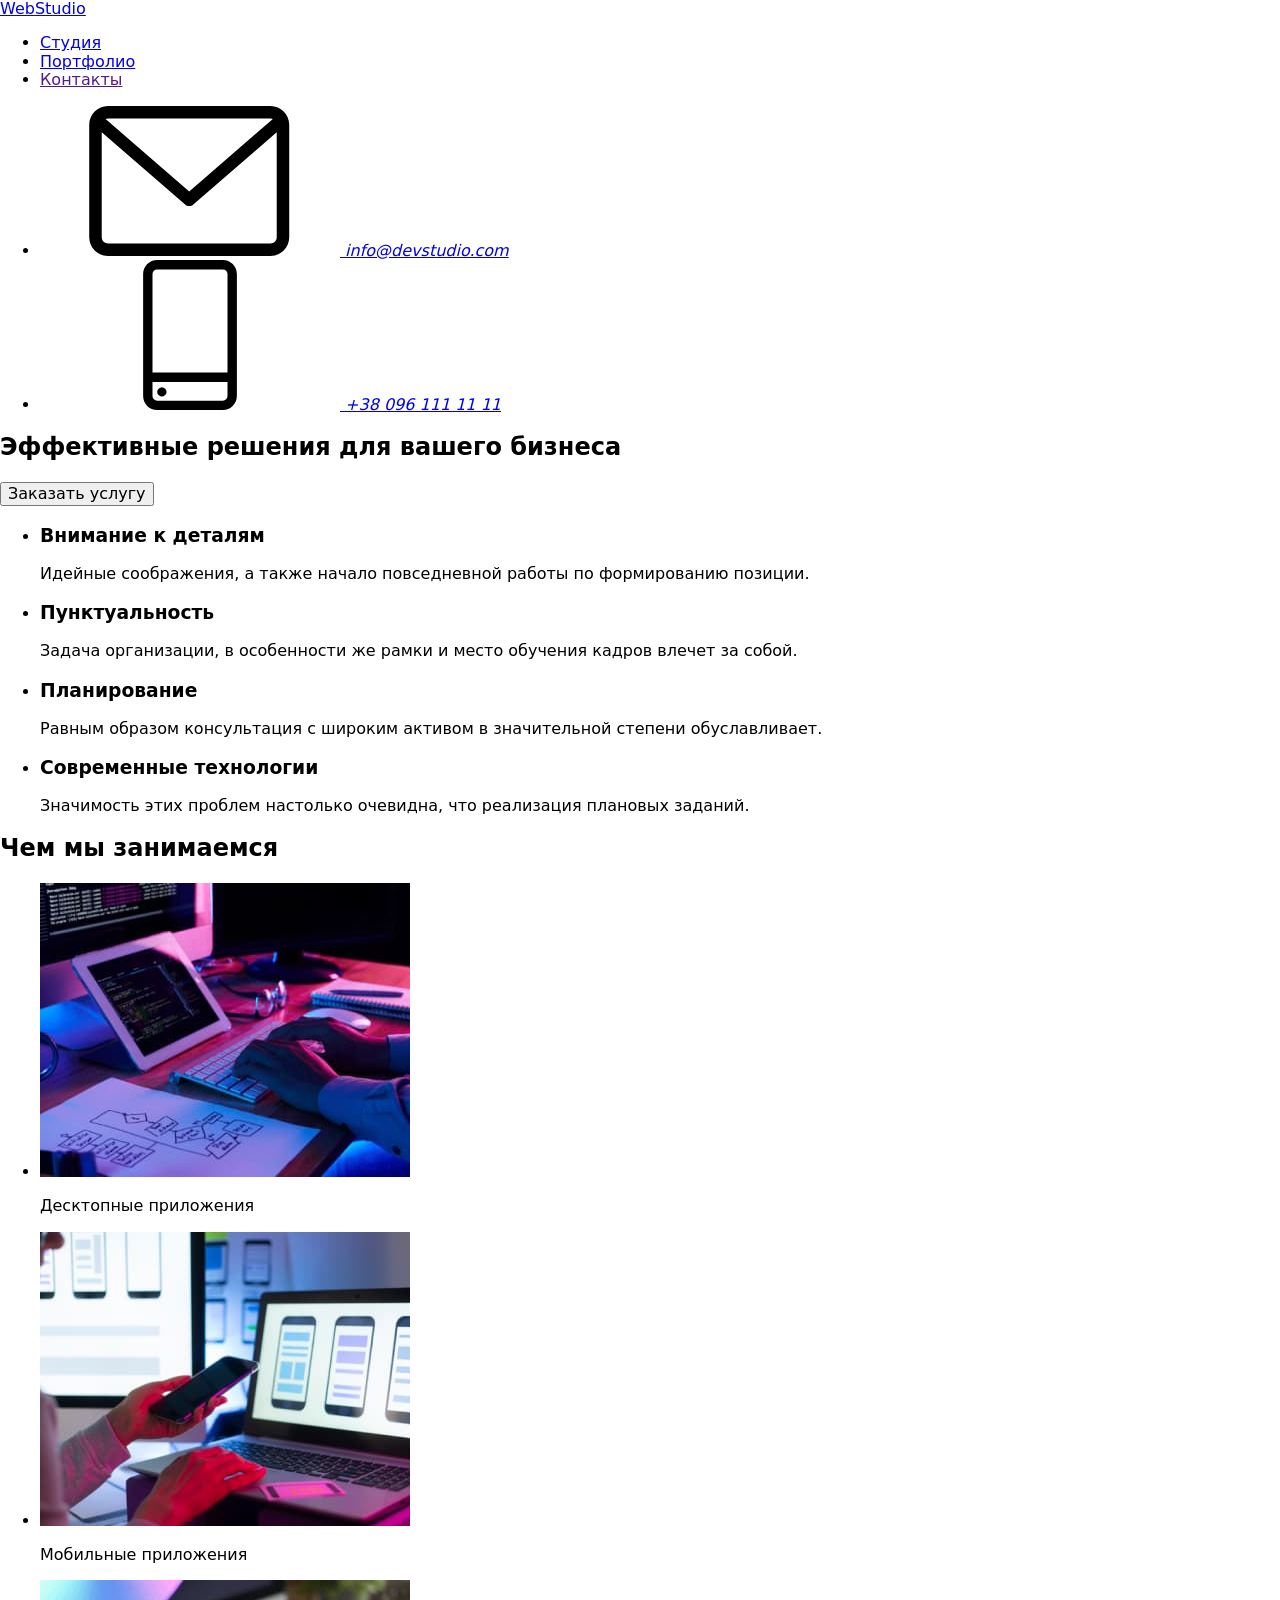
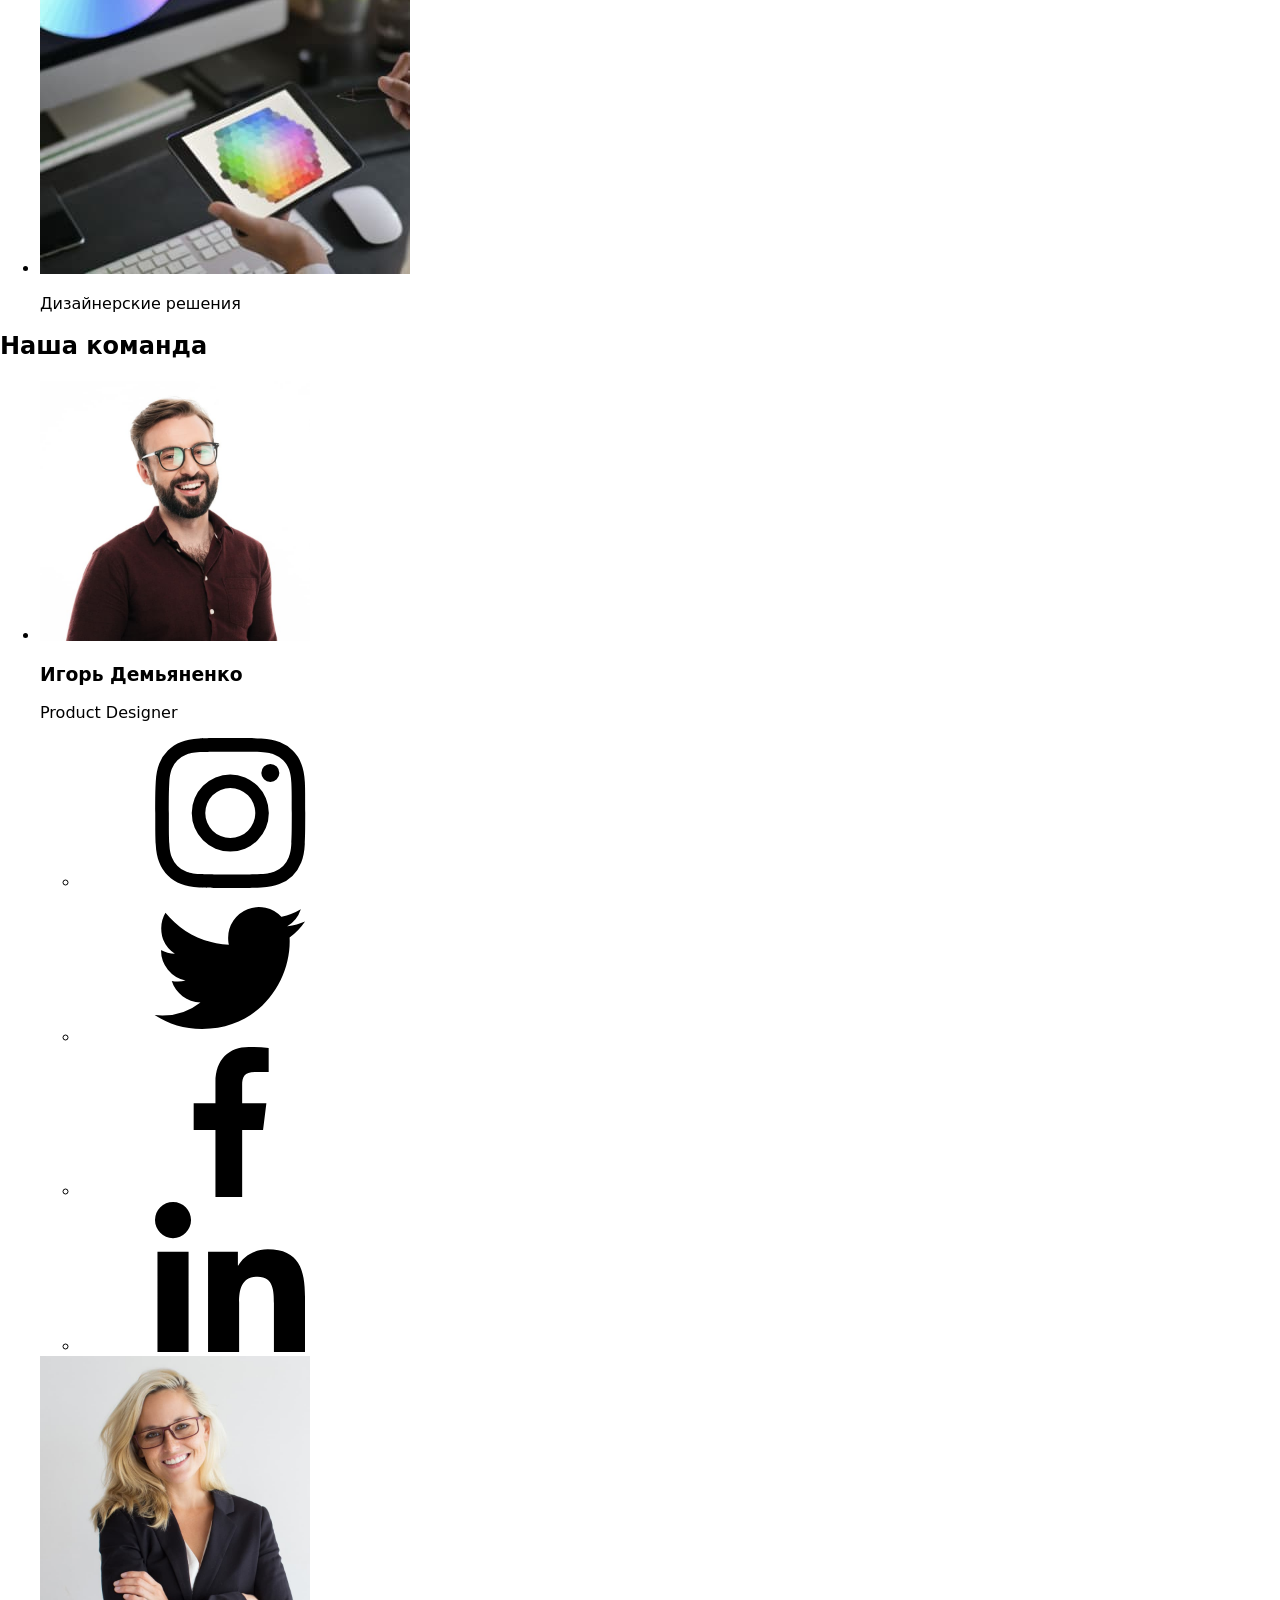
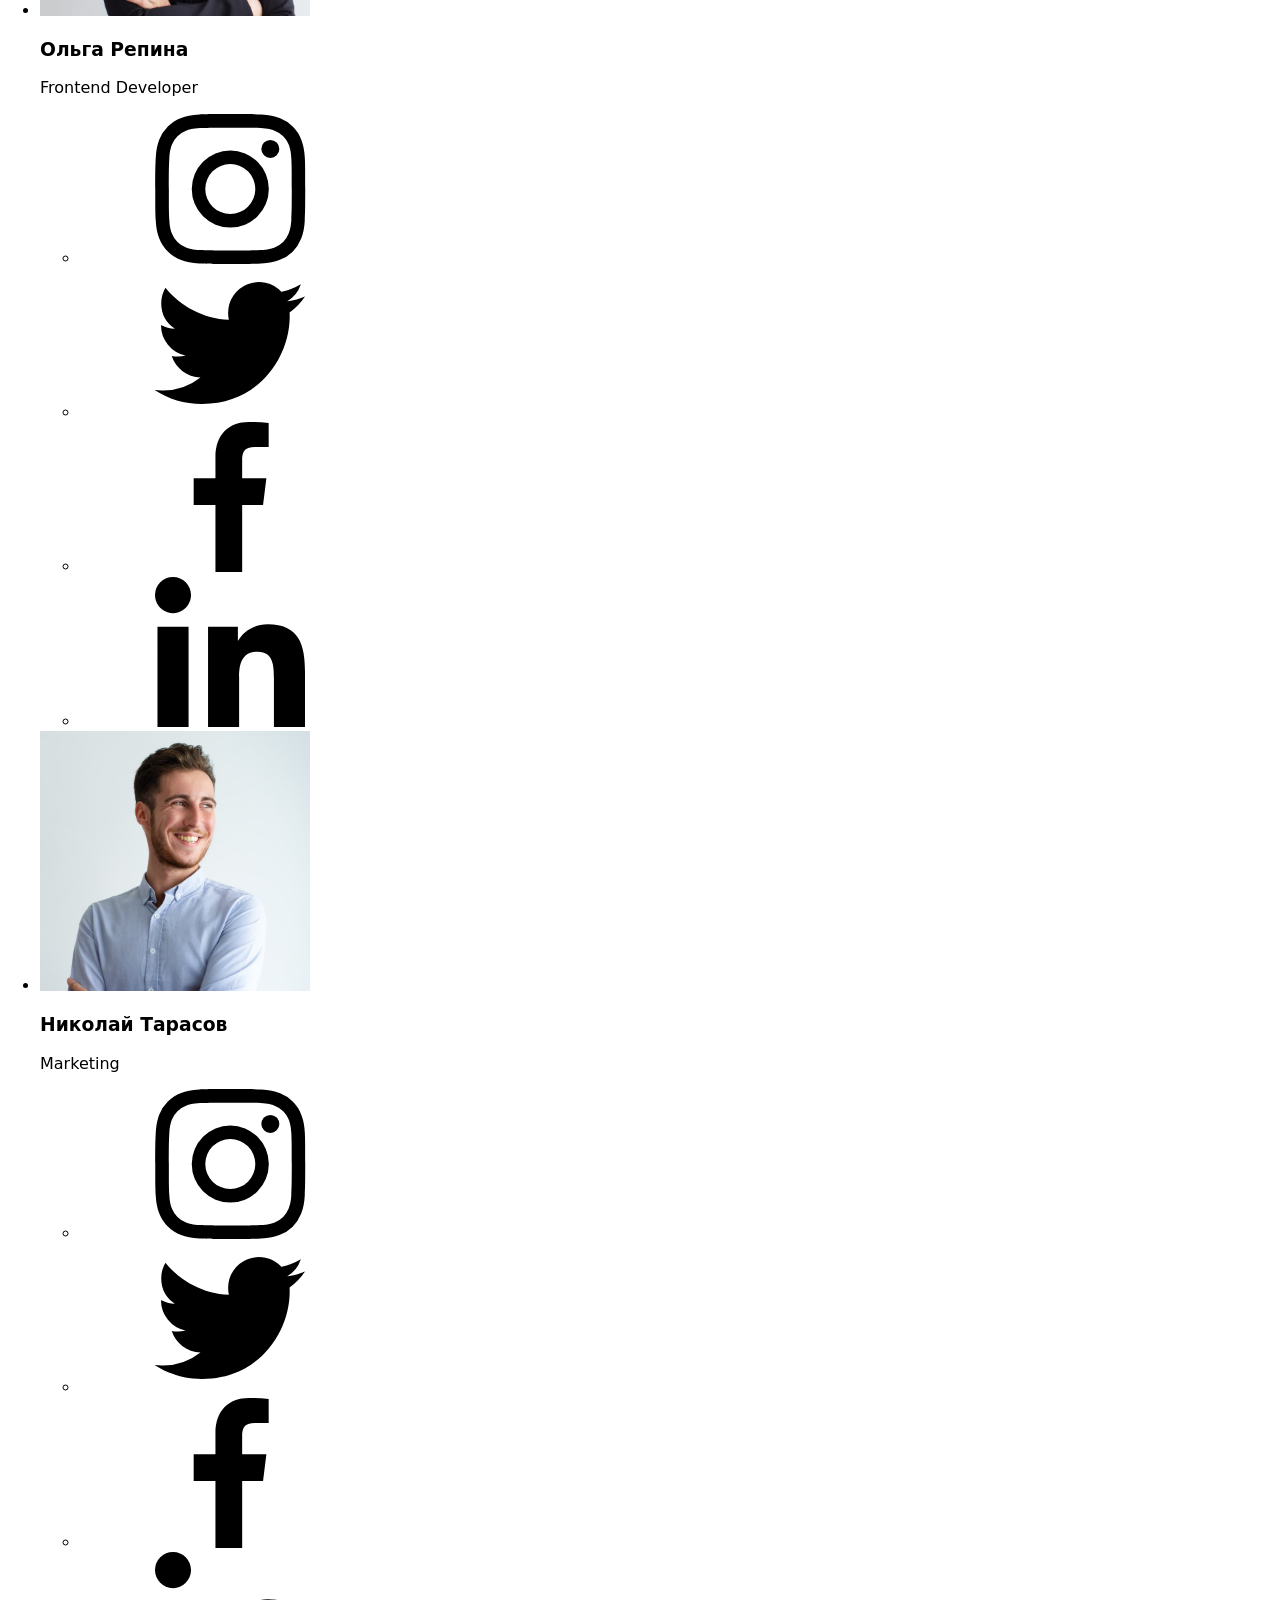
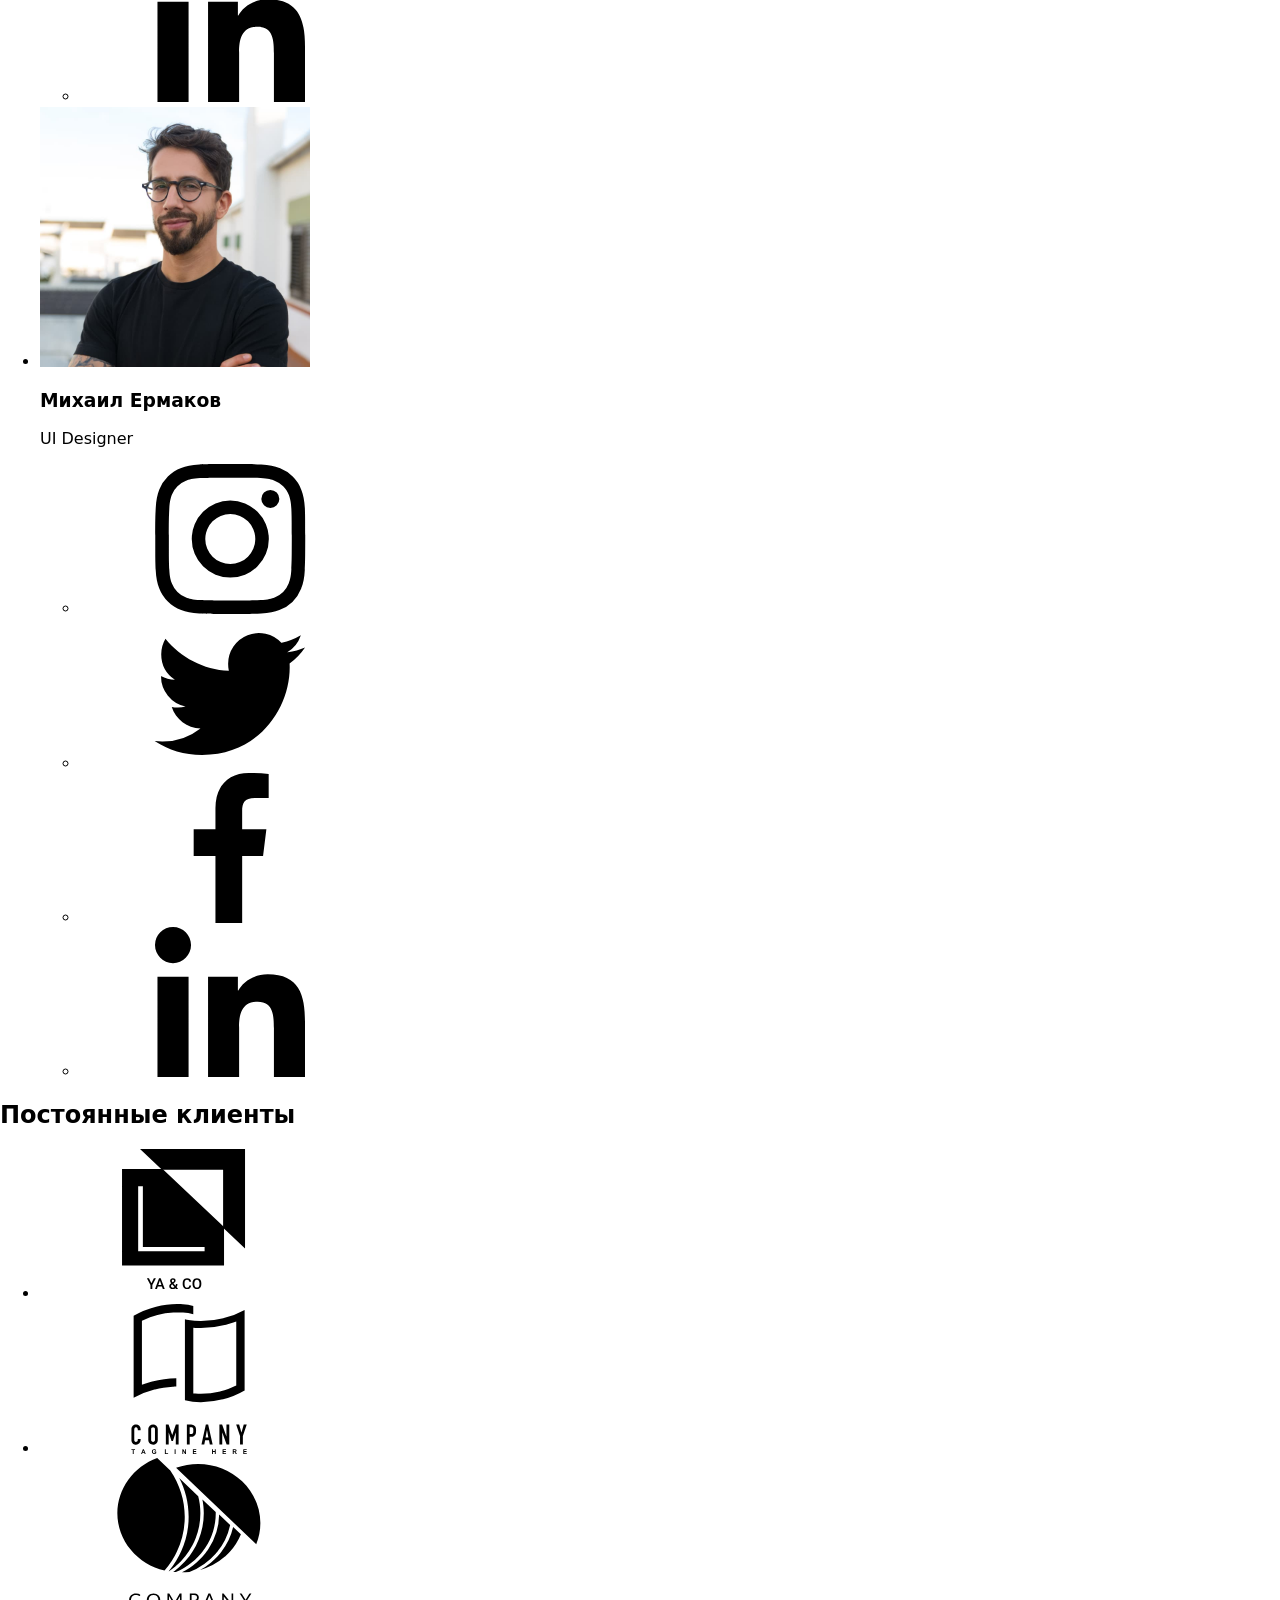
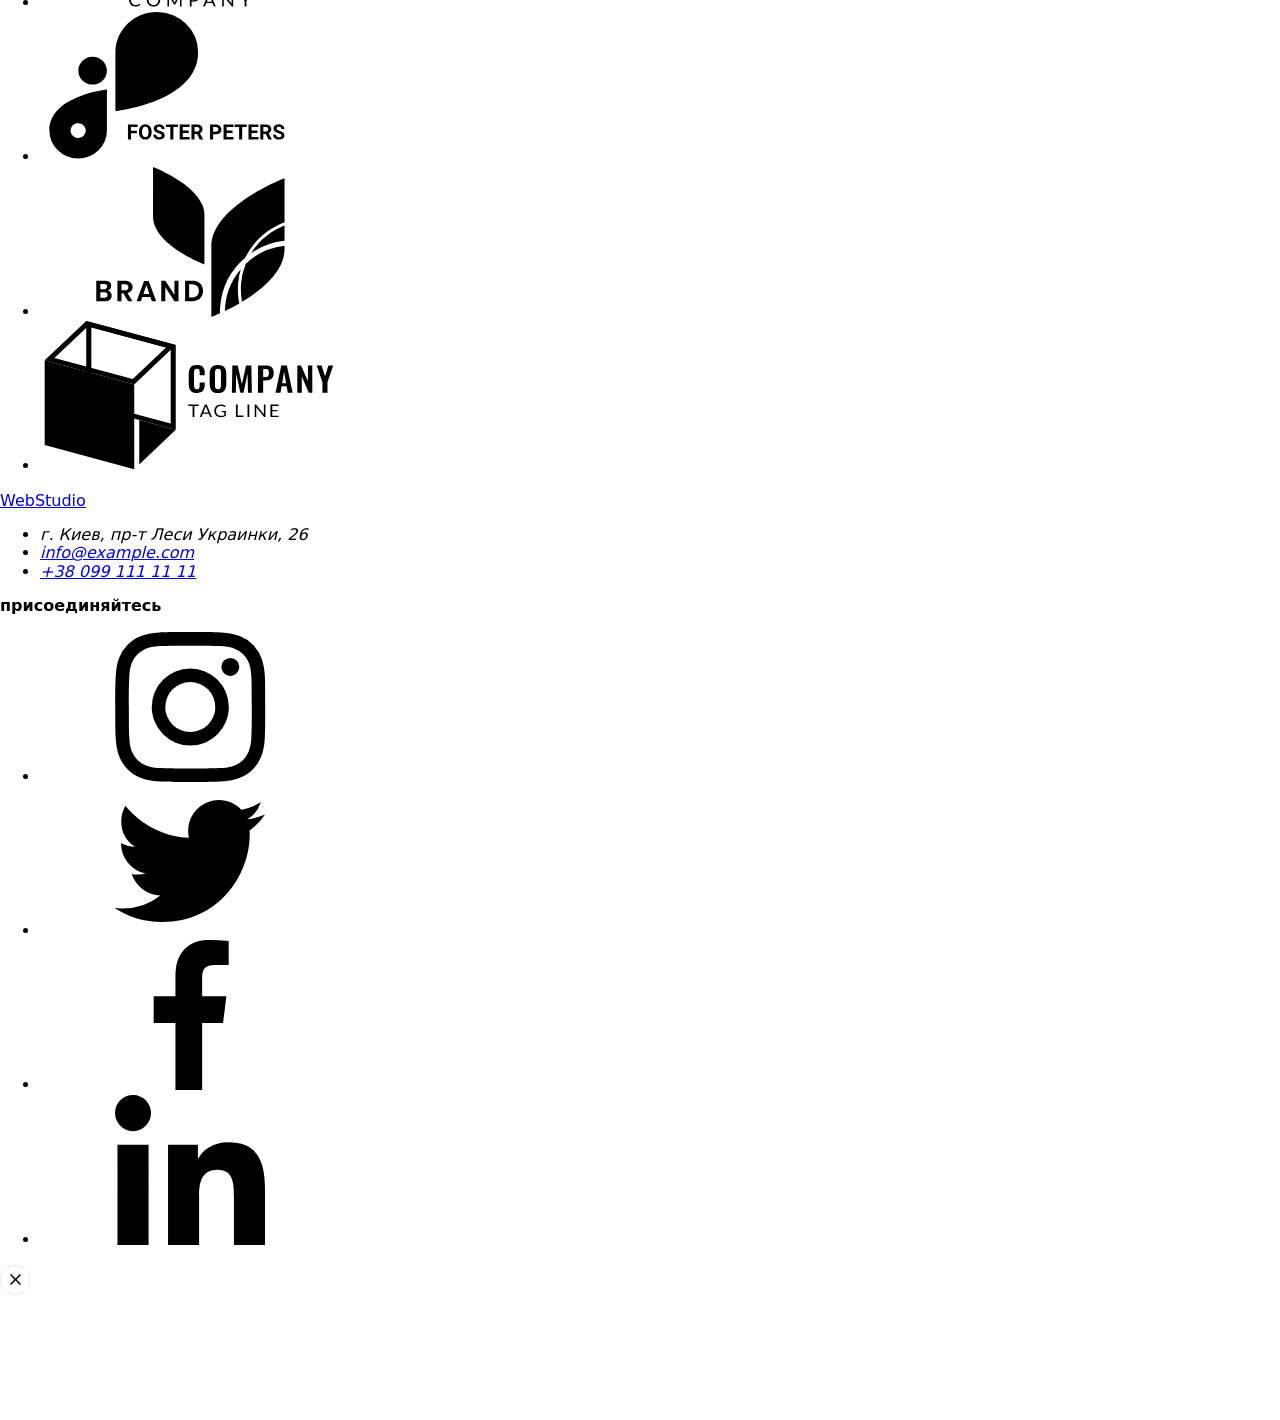
==== index.html @ daaa737c "Добавляет разметку index html и prettier" ====
<!DOCTYPE html>
<html lang="ru">
  <head>
    <meta charset="UTF-8" />
    <meta name="viewport" content="width=device-width, initial-scale=1.0" />
    <title>goit-markup-hw-04</title>
    <link
      href="https://fonts.googleapis.com/css2?family=Raleway:wght@700&family=Roboto:wght@400;500;700;900&display=swap"
      rel="stylesheet"
    />
    <link
      rel="stylesheet"
      href="https://cdnjs.cloudflare.com/ajax/libs/modern-normalize/1.0.0/modern-normalize.min.css"
    />
    <link rel="stylesheet" href="./css/styles.css" />
  </head>
  <body>
    <!--Хедер-->
    <header class="page-header">
      <div class="container main-nav">
        <nav class="navigation">
          <a href="./index.html" class="logo"
            >Web<span class="logo-header">Studio</span></a
          >

          <ul class="site-nav list">
            <li class="item">
              <a href="./index.html" class="link current">Студия</a>
            </li>
            <li class="item">
              <a href="./portfolio.html" class="link">Портфолио</a>
            </li>
            <li class="item">
              <a href="" class="link">Контакты</a>
            </li>
          </ul>
        </nav>
        <address>
          <ul class="addres-list list">
            <li class="item">
              <a href="mailto:info@devstudio.com" class="mail icon-mail-link">
                <svg class="icon-e-mail">
                  <use
                    href="./images/icons-svg/symbol-defs.svg#icon-e-mail"
                  ></use>
                </svg>
                info@devstudio.com</a
              >
            </li>
            <li class="item">
              <a href="tel:+380961111111" class="tel icon-mail-link">
                <svg class="icon-smartphone">
                  <use
                    href="./images/icons-svg/symbol-defs.svg#icon-smartphone"
                  ></use>
                </svg>
                +38 096 111 11 11</a
              >
            </li>
          </ul>
        </address>
      </div>
    </header>
    <main>
      <!--Заголовок h1-->
      <section class="hero overlay">
        <div class="hero-contact">
          <h1 class="hero-title">Эффективные решения для вашего бизнеса</h1>
          <button data-modal-open class="button-hero">Заказать услугу</button>
        </div>
      </section>
      <!--Особенности-->
      <section class="section section-feature">
        <div class="container">
          <!--h2 для семантики, мы потом его скроем что-бы пользователь не видел-->
          <h2 hidden>Особенности</h2>
          <ul class="feature-list list">
            <li class="list-item">
              <h3 class="title">Внимание к деталям</h3>
              <p class="text">
                Идейные соображения, а также начало повседневной работы по
                формированию позиции.
              </p>
            </li>
            <li class="list-item">
              <h3 class="title">Пунктуальность</h3>
              <p class="text">
                Задача организации, в особенности же рамки и место обучения
                кадров влечет за собой.
              </p>
            </li>
            <li class="list-item">
              <h3 class="title">Планирование</h3>
              <p class="text">
                Равным образом консультация с широким активом в значительной
                степени обуславливает.
              </p>
            </li>
            <li class="list-item">
              <h3 class="title">Современные технологии</h3>
              <p class="text">
                Значимость этих проблем настолько очевидна, что реализация
                плановых заданий.
              </p>
            </li>
          </ul>
        </div>
      </section>
      <!--Чем мы занимаемся-->
      <section class="section">
        <div class="container">
          <h2 class="section-title">Чем мы занимаемся</h2>
          <ul class="services-list list">
            <li class="item">
              <div class="service-thumb">
                <img
                  src="./images/4em-zanimaemsa1.jpg"
                  alt="Проектируем"
                  width="370"
                />
                <p class="service-applications">Десктопные приложения</p>
              </div>
            </li>
            <li class="item">
              <div class="service-thumb">
                <img
                  src="./images/4em-zanimaemsa2.jpg"
                  alt="Планируем"
                  width="370"
                />
                <p class="service-applications">Мобильные приложения</p>
              </div>
            </li>
            <li class="item">
              <div class="service-thumb">
                <img
                  src="./images/4em-zanimaemsa3.jpg"
                  alt="Создаем дизайн"
                  width="370"
                />
                <p class="service-applications">Дизайнерские решения</p>
              </div>
            </li>
          </ul>
        </div>
      </section>
      <!--Наша команда-->
      <section class="section command">
        <div class="container">
          <h2 class="section-title">Наша команда</h2>
          <ul class="command-list list">
            <li class="item">
              <img
                src="./images/Comanda1.jpg"
                alt="Product Designer"
                width="270"
              />
              <h3 class="title">Игорь Демьяненко</h3>
              <p class="text">Product Designer</p>
              <ul class="list social-icon-list">
                <li class="social-icon-item">
                  <a class="social-icon-link" href="https://www.instagram.com/">
                    <svg class="icon-social">
                      <use
                        href="./images/icons-svg/symbol-defs.svg#icon-instagram"
                      ></use>
                    </svg>
                  </a>
                </li>
                <li class="social-icon-item">
                  <a class="social-icon-link" href="https://twitter.com/">
                    <svg class="icon-social">
                      <use
                        href="./images/icons-svg/symbol-defs.svg#icon-twitter"
                      ></use>
                    </svg>
                  </a>
                </li>
                <li class="social-icon-item">
                  <a class="social-icon-link" href="https://www.facebook.com/">
                    <svg class="icon-social">
                      <use
                        href="./images/icons-svg/symbol-defs.svg#icon-facebook"
                      ></use>
                    </svg>
                  </a>
                </li>
                <li class="social-icon-item">
                  <a class="social-icon-link" href="https://www.linkedin.com/">
                    <svg class="icon-social">
                      <use
                        href="./images/icons-svg/symbol-defs.svg#icon-linkedin"
                      ></use>
                    </svg>
                  </a>
                </li>
              </ul>
            </li>
            <li class="item">
              <img
                src="./images/Comanda2.jpg"
                alt="Frontend Developer"
                width="270"
              />
              <h3 class="title">Ольга Репина</h3>
              <p class="text">Frontend Developer</p>
              <ul class="list social-icon-list">
                <li class="social-icon-item">
                  <a class="social-icon-link" href="https://www.instagram.com/">
                    <svg class="icon-social">
                      <use
                        href="./images/icons-svg/symbol-defs.svg#icon-instagram"
                      ></use>
                    </svg>
                  </a>
                </li>
                <li class="social-icon-item">
                  <a class="social-icon-link" href="https://twitter.com/">
                    <svg class="icon-social">
                      <use
                        href="./images/icons-svg/symbol-defs.svg#icon-twitter"
                      ></use>
                    </svg>
                  </a>
                </li>
                <li class="social-icon-item">
                  <a class="social-icon-link" href="https://www.facebook.com/">
                    <svg class="icon-social">
                      <use
                        href="./images/icons-svg/symbol-defs.svg#icon-facebook"
                      ></use>
                    </svg>
                  </a>
                </li>
                <li class="social-icon-item">
                  <a class="social-icon-link" href="https://www.linkedin.com/">
                    <svg class="icon-social">
                      <use
                        href="./images/icons-svg/symbol-defs.svg#icon-linkedin"
                      ></use>
                    </svg>
                  </a>
                </li>
              </ul>
            </li>
            <li class="item">
              <img src="./images/Comanda3.jpg" alt="Marketing" width="270" />
              <h3 class="title">Николай Тарасов</h3>
              <p class="text">Marketing</p>
              <ul class="list social-icon-list">
                <li class="social-icon-item">
                  <a class="social-icon-link" href="https://www.instagram.com/">
                    <svg class="icon-social">
                      <use
                        href="./images/icons-svg/symbol-defs.svg#icon-instagram"
                      ></use>
                    </svg>
                  </a>
                </li>
                <li class="social-icon-item">
                  <a class="social-icon-link" href="https://twitter.com/">
                    <svg class="icon-social">
                      <use
                        href="./images/icons-svg/symbol-defs.svg#icon-twitter"
                      ></use>
                    </svg>
                  </a>
                </li>
                <li class="social-icon-item">
                  <a class="social-icon-link" href="https://www.facebook.com/">
                    <svg class="icon-social">
                      <use
                        href="./images/icons-svg/symbol-defs.svg#icon-facebook"
                      ></use>
                    </svg>
                  </a>
                </li>
                <li class="social-icon-item">
                  <a class="social-icon-link" href="https://www.linkedin.com/">
                    <svg class="icon-social">
                      <use
                        href="./images/icons-svg/symbol-defs.svg#icon-linkedin"
                      ></use>
                    </svg>
                  </a>
                </li>
              </ul>
            </li>
            <li class="item">
              <img src="./images/Comanda4.jpg" alt="UI Designer" width="270" />
              <h3 class="title">Михаил Ермаков</h3>
              <p class="text">UI Designer</p>
              <ul class="list social-icon-list">
                <li class="social-icon-item">
                  <a class="social-icon-link" href="https://www.instagram.com/">
                    <svg class="icon-social">
                      <use
                        href="./images/icons-svg/symbol-defs.svg#icon-instagram"
                      ></use>
                    </svg>
                  </a>
                </li>
                <li class="social-icon-item">
                  <a class="social-icon-link" href="https://twitter.com/">
                    <svg class="icon-social">
                      <use
                        href="./images/icons-svg/symbol-defs.svg#icon-twitter"
                      ></use>
                    </svg>
                  </a>
                </li>
                <li class="social-icon-item">
                  <a class="social-icon-link" href="https://www.facebook.com/">
                    <svg class="icon-social">
                      <use
                        href="./images/icons-svg/symbol-defs.svg#icon-facebook"
                      ></use>
                    </svg>
                  </a>
                </li>
                <li class="social-icon-item">
                  <a class="social-icon-link" href="https://www.linkedin.com/">
                    <svg class="icon-social">
                      <use
                        href="./images/icons-svg/symbol-defs.svg#icon-linkedin"
                      ></use>
                    </svg>
                  </a>
                </li>
              </ul>
            </li>
          </ul>
        </div>
      </section>

      <!--Постоянные клиенты-->
      <section class="section">
        <div class="container">
          <h2 class="section-title">Постоянные клиенты</h2>
          <ul class="list-clients list">
            <li class="list-clients-link">
              <a href="" class="link-client">
                <svg class="client-logo icon-link-client-one">
                  <use
                    href="./images/icons-svg/symbol-defs.svg#icon-logo-client1"
                  ></use>
                </svg>
              </a>
            </li>
            <li class="list-clients-link">
              <a href="" class="link-client">
                <svg class="client-logo icon-link-client-two">
                  <use
                    href="./images/icons-svg/symbol-defs.svg#icon-logo-client2"
                  ></use>
                </svg>
              </a>
            </li>
            <li class="list-clients-link">
              <a href="" class="link-client">
                <svg class="client-logo icon-link-client-three">
                  <use
                    href="./images/icons-svg/symbol-defs.svg#icon-logo-client3"
                  ></use>
                </svg>
              </a>
            </li>
            <li class="list-clients-link">
              <a href="" class="link-client">
                <svg class="client-logo icon-link-client-four">
                  <use
                    href="./images/icons-svg/symbol-defs.svg#icon-logo-client4"
                  ></use>
                </svg>
              </a>
            </li>
            <li class="list-clients-link">
              <a href="" class="link-client">
                <svg class="client-logo icon-link-client-five">
                  <use
                    href="./images/icons-svg/symbol-defs.svg#icon-logo-client5"
                  ></use>
                </svg>
              </a>
            </li>
            <li class="list-clients-link">
              <a href="" class="link-client">
                <svg class="client-logo icon-link-client-six">
                  <use
                    href="./images/icons-svg/symbol-defs.svg#icon-logo-client6"
                  ></use>
                </svg>
              </a>
            </li>
          </ul>
        </div>
      </section>
    </main>
    <!--Футер-->
    <footer class="footer">
      <div class="container footer-icon">
        <div>
          <div class="footer-logo">
            <a href="./index.html" class="logo"
              >Web<span class="logo-footer">Studio</span></a
            >
          </div>
          <address>
            <div class="list-footer">
              <ul class="adres-footer list">
                <li class="adres">г. Киев, пр-т Леси Украинки, 26</li>
                <li>
                  <a href="mailto:info@example.com" class="mail"
                    >info@example.com</a
                  >
                </li>
                <li>
                  <a href="tel:+380991111111" class="tel">+38 099 111 11 11</a>
                </li>
              </ul>
            </div>
          </address>
        </div>
        <div>
          <b class="text-footer">присоединяйтесь</b>
          <ul class="list social-icon-list dark-icon-footer">
            <li class="social-icon-item">
              <a
                class="social-icon-link icon-link-footer"
                href="https://www.instagram.com/"
              >
                <svg class="icon-social">
                  <use
                    href="./images/icons-svg/symbol-defs.svg#icon-instagram"
                  ></use>
                </svg>
              </a>
            </li>
            <li class="social-icon-item">
              <a
                class="social-icon-link icon-link-footer"
                href="https://twitter.com/"
              >
                <svg class="icon-social">
                  <use
                    href="./images/icons-svg/symbol-defs.svg#icon-twitter"
                  ></use>
                </svg>
              </a>
            </li>
            <li class="social-icon-item">
              <a
                class="social-icon-link icon-link-footer"
                href="https://www.facebook.com/"
              >
                <svg class="icon-social">
                  <use
                    href="./images/icons-svg/symbol-defs.svg#icon-facebook"
                  ></use>
                </svg>
              </a>
            </li>
            <li class="social-icon-item">
              <a
                class="social-icon-link icon-link-footer"
                href="https://www.linkedin.com/"
              >
                <svg class="icon-social">
                  <use
                    href="./images/icons-svg/symbol-defs.svg#icon-linkedin"
                  ></use>
                </svg>
              </a>
            </li>
          </ul>
        </div>
      </div>
    </footer>

    <!--Модальное окно-->
    <div class="backdrop is-hidden" data-modal>
      <div class="modal">
        <svg data-modal-close class="icon">
          <use href="./images/icons-svg/symbol-defs.svg#close"></use>
        </svg>
      </div>
    </div>
    <script src="./js/modal.js"></script>
  </body>
</html>
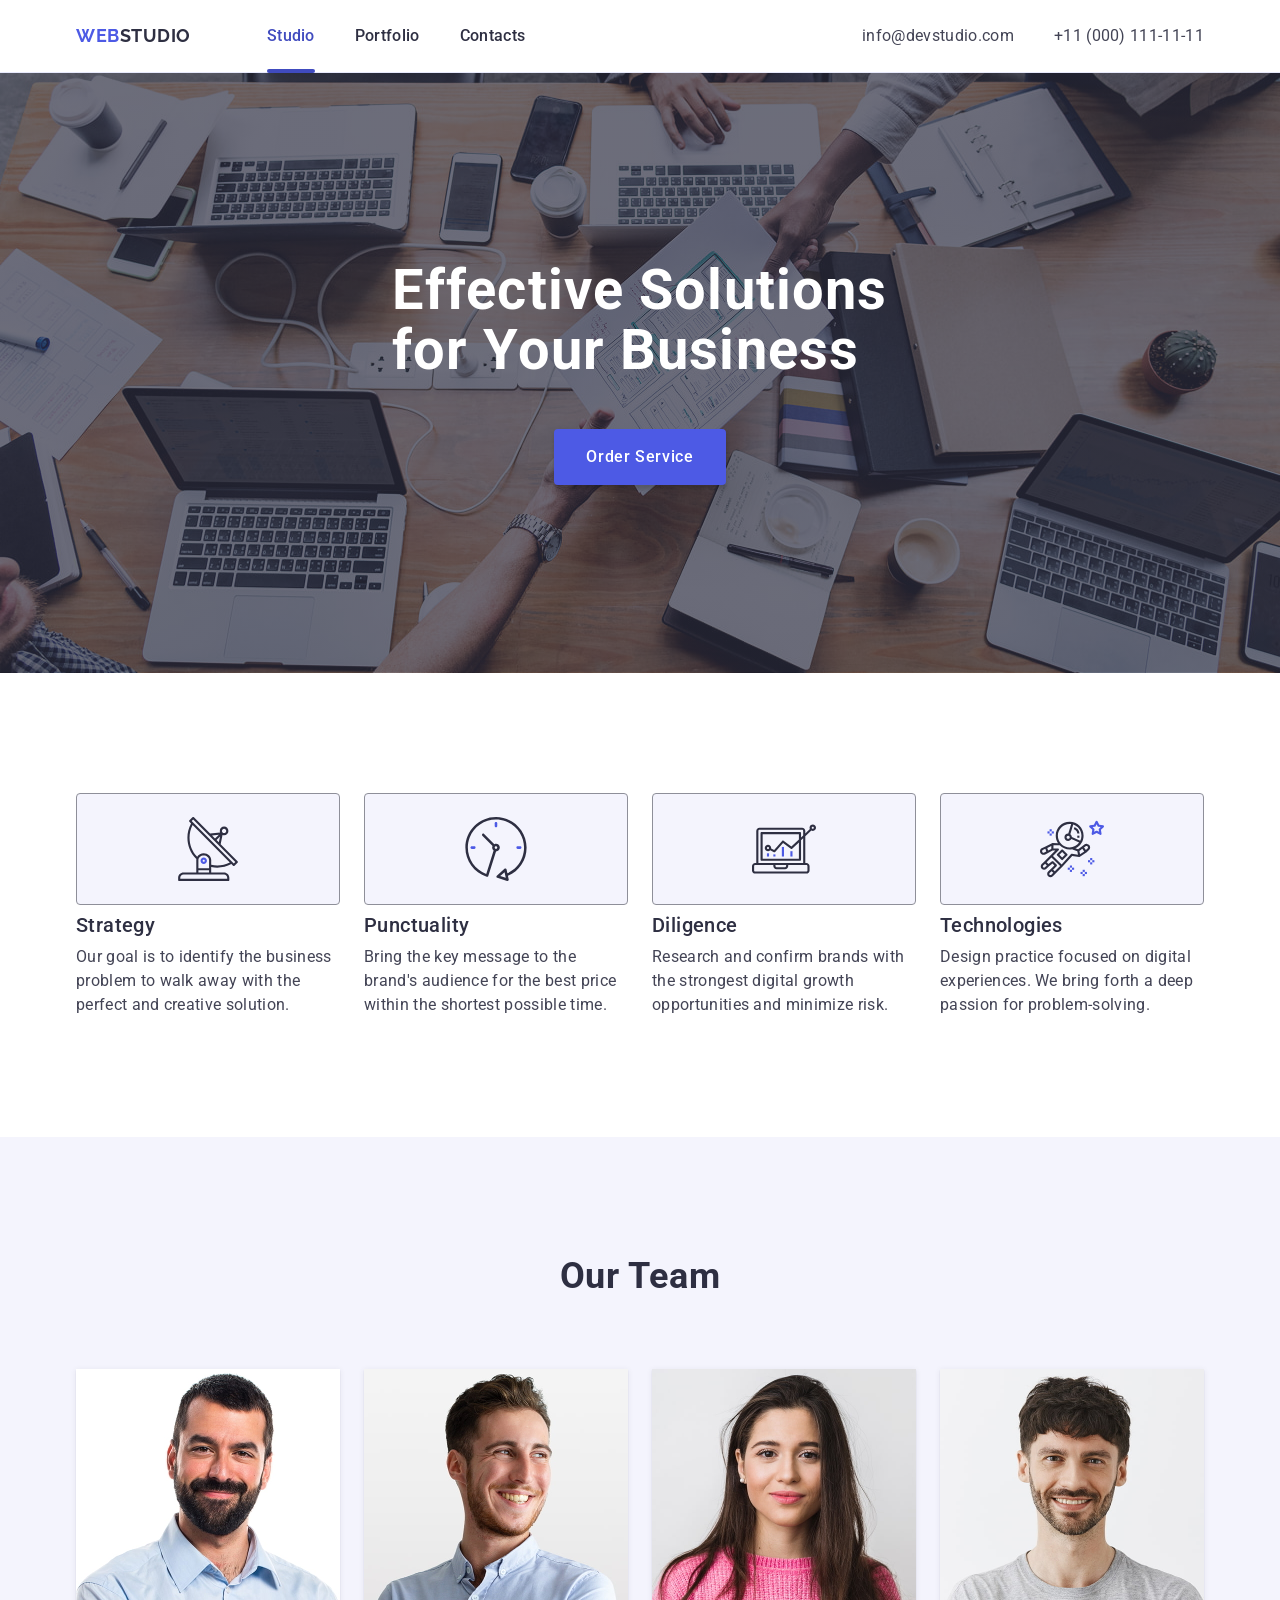
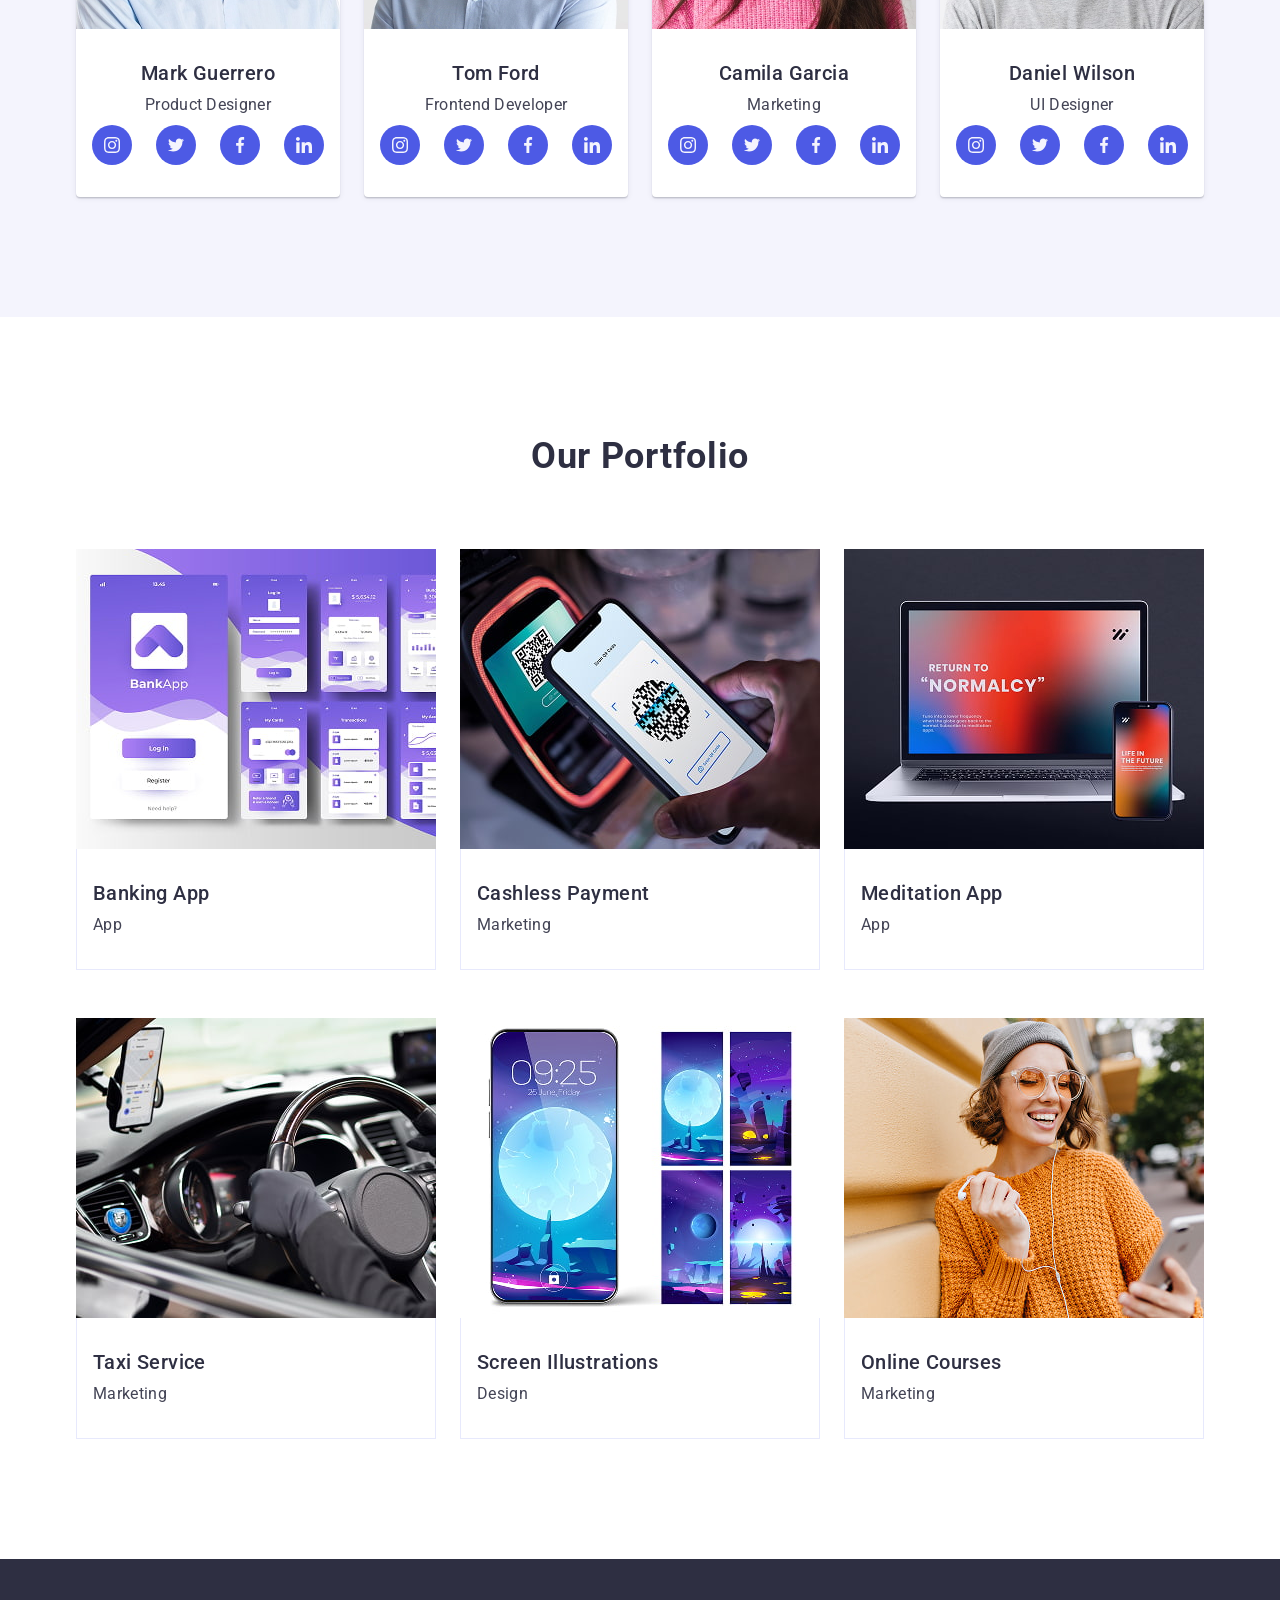
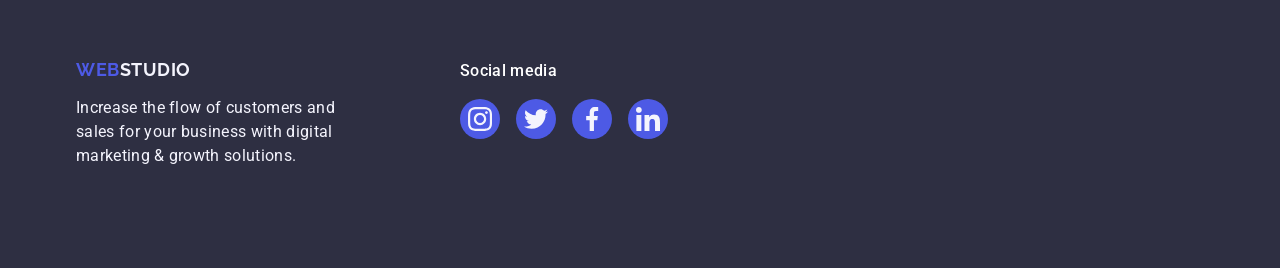
==== commit a3dfa42a: "Initial commit" ====
--- a/index.html
+++ b/index.html
@@ -1,474 +1,505 @@
-<!DOCTYPE html>
-<html lang="ru">
+<!doctype html>
+<html lang="en">
   <head>
     <meta charset="UTF-8" />
     <meta name="viewport" content="width=device-width, initial-scale=1.0" />
-    <title>goit-markup-hw-04</title>
+    <title>Web Studio</title>
+
+    <!-- Modern Normalize CSS -->
     <link
-      href="https://fonts.googleapis.com/css2?family=Raleway:wght@700&family=Roboto:wght@400;500;700;900&display=swap"
+      rel="stylesheet"
+      href="https://cdnjs.cloudflare.com/ajax/libs/modern-normalize/3.0.1/modern-normalize.min.css"
+      integrity="sha512-q6WgHqiHlKyOqslT/lgBgodhd03Wp4BEqKeW6nNtlOY4quzyG3VoQKFrieaCeSnuVseNKRGpGeDU3qPmabCANg=="
+      crossorigin="anonymous"
+      referrerpolicy="no-referrer"
+    />
+
+    <!-- Google Fonts -->
+    <link rel="preconnect" href="https://fonts.googleapis.com" />
+    <link rel="preconnect" href="https://fonts.gstatic.com" crossorigin />
+    <link
+      href="https://fonts.googleapis.com/css2?family=Raleway:wght@700&family=Roboto:wght@400;500;700&display=swap"
       rel="stylesheet"
     />
-    <link
-      rel="stylesheet"
-      href="https://cdnjs.cloudflare.com/ajax/libs/modern-normalize/1.0.0/modern-normalize.min.css"
-    />
+
+    <!-- Our styles CSS -->
     <link rel="stylesheet" href="./css/styles.css" />
   </head>
   <body>
-    <!--Хедер-->
+    <!-- Page Header -->
     <header class="page-header">
-      <div class="container main-nav">
-        <nav class="navigation">
-          <a href="./index.html" class="logo"
-            >Web<span class="logo-header">Studio</span></a
+      <div class="container header-container">
+        <nav class="header-nav">
+          <a class="logo header-logo" href="./index.html"
+            >Web<span class="logo-part">Studio</span></a
           >
-
-          <ul class="site-nav list">
-            <li class="item">
-              <a href="./index.html" class="link current">Студия</a>
-            </li>
-            <li class="item">
-              <a href="./portfolio.html" class="link">Портфолио</a>
-            </li>
-            <li class="item">
-              <a href="" class="link">Контакты</a>
+          <ul class="nav-list">
+            <li class="nav-list-item">
+              <a class="nav-link nav-link-current" href="./index.html"
+                >Studio</a
+              >
+            </li>
+            <li class="nav-list-item">
+              <a class="nav-link" href="">Portfolio</a>
+            </li>
+            <li class="nav-list-item">
+              <a class="nav-link" href="">Contacts</a>
             </li>
           </ul>
         </nav>
-        <address>
-          <ul class="addres-list list">
-            <li class="item">
-              <a href="mailto:info@devstudio.com" class="mail icon-mail-link">
-                <svg class="icon-e-mail">
-                  <use
-                    href="./images/icons-svg/symbol-defs.svg#icon-e-mail"
-                  ></use>
-                </svg>
-                info@devstudio.com</a
+
+        <address class="contacts">
+          <ul class="contacts-list">
+            <li class="contacts-list-item">
+              <a class="contacts-link" href="mailto:info@devstudio.com"
+                >info@devstudio.com</a
               >
             </li>
-            <li class="item">
-              <a href="tel:+380961111111" class="tel icon-mail-link">
-                <svg class="icon-smartphone">
-                  <use
-                    href="./images/icons-svg/symbol-defs.svg#icon-smartphone"
-                  ></use>
-                </svg>
-                +38 096 111 11 11</a
+            <li class="contacts-list-item">
+              <a class="contacts-link" href="tel:+110001111111"
+                >+11 (000) 111-11-11</a
               >
             </li>
           </ul>
         </address>
       </div>
     </header>
+
     <main>
-      <!--Заголовок h1-->
-      <section class="hero overlay">
-        <div class="hero-contact">
-          <h1 class="hero-title">Эффективные решения для вашего бизнеса</h1>
-          <button data-modal-open class="button-hero">Заказать услугу</button>
+      <!-- HERO SECTION -->
+      <section class="section-hero">
+        <div class="container">
+          <h1 class="hero-title">Effective Solutions for Your Business</h1>
+          <button class="hero-btn" type="button">Order Service</button>
         </div>
       </section>
-      <!--Особенности-->
-      <section class="section section-feature">
+
+      <!-- FEATURES SECTION -->
+      <section class="section-features sections">
         <div class="container">
-          <!--h2 для семантики, мы потом его скроем что-бы пользователь не видел-->
-          <h2 hidden>Особенности</h2>
-          <ul class="feature-list list">
-            <li class="list-item">
-              <h3 class="title">Внимание к деталям</h3>
-              <p class="text">
-                Идейные соображения, а также начало повседневной работы по
-                формированию позиции.
+          <h2 class="visually-hidden">Our features</h2>
+          <ul class="feature-list">
+            <li class="feature-list-item">
+              <div class="feature-icon-box">
+                <svg class="feature-icon" width="64" height="64">
+                  <use href="./images/icons.svg#icon-antenna"></use>
+                </svg>
+              </div>
+              <h3 class="section-item-title">Strategy</h3>
+              <p class="list-item-text">
+                Our goal is to identify the business problem to walk away with
+                the perfect and creative solution.
               </p>
             </li>
-            <li class="list-item">
-              <h3 class="title">Пунктуальность</h3>
-              <p class="text">
-                Задача организации, в особенности же рамки и место обучения
-                кадров влечет за собой.
+            <li class="feature-list-item">
+              <div class="feature-icon-box">
+                <svg class="feature-icon" width="64" height="64">
+                  <use href="./images/icons.svg#icon-clock"></use>
+                </svg>
+              </div>
+              <h3 class="section-item-title">Punctuality</h3>
+              <p class="list-item-text">
+                Bring the key message to the brand's audience for the best price
+                within the shortest possible time.
               </p>
             </li>
-            <li class="list-item">
-              <h3 class="title">Планирование</h3>
-              <p class="text">
-                Равным образом консультация с широким активом в значительной
-                степени обуславливает.
+            <li class="feature-list-item">
+              <div class="feature-icon-box">
+                <svg class="feature-icon" width="64" height="64">
+                  <use href="./images/icons.svg#icon-diagram"></use>
+                </svg>
+              </div>
+              <h3 class="section-item-title">Diligence</h3>
+              <p class="list-item-text">
+                Research and confirm brands with the strongest digital growth
+                opportunities and minimize risk.
               </p>
             </li>
-            <li class="list-item">
-              <h3 class="title">Современные технологии</h3>
-              <p class="text">
-                Значимость этих проблем настолько очевидна, что реализация
-                плановых заданий.
+            <li class="feature-list-item">
+              <div class="feature-icon-box">
+                <svg class="feature-icon" width="64" height="64">
+                  <use href="./images/icons.svg#icon-astronaut"></use>
+                </svg>
+              </div>
+              <h3 class="section-item-title">Technologies</h3>
+              <p class="list-item-text">
+                Design practice focused on digital experiences. We bring forth a
+                deep passion for problem-solving.
               </p>
             </li>
           </ul>
         </div>
       </section>
-      <!--Чем мы занимаемся-->
-      <section class="section">
+
+      <!-- OUR TEAM SECTION -->
+      <section class="section-our-team sections">
         <div class="container">
-          <h2 class="section-title">Чем мы занимаемся</h2>
-          <ul class="services-list list">
-            <li class="item">
-              <div class="service-thumb">
-                <img
-                  src="./images/4em-zanimaemsa1.jpg"
-                  alt="Проектируем"
-                  width="370"
-                />
-                <p class="service-applications">Десктопные приложения</p>
-              </div>
-            </li>
-            <li class="item">
-              <div class="service-thumb">
-                <img
-                  src="./images/4em-zanimaemsa2.jpg"
-                  alt="Планируем"
-                  width="370"
-                />
-                <p class="service-applications">Мобильные приложения</p>
-              </div>
-            </li>
-            <li class="item">
-              <div class="service-thumb">
-                <img
-                  src="./images/4em-zanimaemsa3.jpg"
-                  alt="Создаем дизайн"
-                  width="370"
-                />
-                <p class="service-applications">Дизайнерские решения</p>
+          <h2 class="section-title">Our Team</h2>
+          <ul class="our-team-list">
+            <li class="our-team-list-item">
+              <img
+                src="./images/our-team/mark-guerrero.jpg"
+                alt="Mark Guerrero avatar"
+                width="264"
+                height="260"
+              />
+              <div class="team-card-content">
+                <h3 class="section-item-title section-item-title--center">
+                  Mark Guerrero
+                </h3>
+                <p class="list-item-text our-team-list-text">
+                  Product Designer
+                </p>
+
+                <ul class="team-social-list">
+                  <li class="team-social-item">
+                    <a href="#" class="team-social-link">
+                      <svg class="team-social-icon" width="16" height="16">
+                        <use href="./images/icons.svg#icon-instagram"></use>
+                      </svg>
+                    </a>
+                  </li>
+                  <li class="team-social-item">
+                    <a href="" class="team-social-link">
+                      <svg class="team-social-icon" width="16" height="16">
+                        <use href="./images/icons.svg#icon-twitter"></use>
+                      </svg>
+                    </a>
+                  </li>
+                  <li class="team-social-item">
+                    <a href="" class="team-social-link">
+                      <svg class="team-social-icon" width="16" height="16">
+                        <use href="./images/icons.svg#icon-facebook"></use>
+                      </svg>
+                    </a>
+                  </li>
+                  <li class="team-social-item">
+                    <a href="" class="team-social-link">
+                      <svg class="team-social-icon" width="16" height="16">
+                        <use href="./images/icons.svg#icon-linkedin"></use>
+                      </svg>
+                    </a>
+                  </li>
+                </ul>
+              </div>
+            </li>
+            <li class="our-team-list-item">
+              <img
+                src="./images/our-team/tom-ford.jpg"
+                alt="Tom Ford avatar"
+                width="264"
+                height="260"
+              />
+              <div class="team-card-content">
+                <h3 class="section-item-title section-item-title--center">
+                  Tom Ford
+                </h3>
+                <p class="list-item-text our-team-list-text">
+                  Frontend Developer
+                </p>
+
+                <ul class="team-social-list">
+                  <li class="team-social-item">
+                    <a href="#" class="team-social-link">
+                      <svg class="team-social-icon" width="16" height="16">
+                        <use href="./images/icons.svg#icon-instagram"></use>
+                      </svg>
+                    </a>
+                  </li>
+                  <li class="team-social-item">
+                    <a href="" class="team-social-link">
+                      <svg class="team-social-icon" width="16" height="16">
+                        <use href="./images/icons.svg#icon-twitter"></use>
+                      </svg>
+                    </a>
+                  </li>
+                  <li class="team-social-item">
+                    <a href="" class="team-social-link">
+                      <svg class="team-social-icon" width="16" height="16">
+                        <use href="./images/icons.svg#icon-facebook"></use>
+                      </svg>
+                    </a>
+                  </li>
+                  <li class="team-social-item">
+                    <a href="" class="team-social-link">
+                      <svg class="team-social-icon" width="16" height="16">
+                        <use href="./images/icons.svg#icon-linkedin"></use>
+                      </svg>
+                    </a>
+                  </li>
+                </ul>
+              </div>
+            </li>
+            <li class="our-team-list-item">
+              <img
+                src="./images/our-team/camila-garcia.jpg"
+                alt="Camila Garcia avatar"
+                width="264"
+                height="260"
+              />
+              <div class="team-card-content">
+                <h3 class="section-item-title section-item-title--center">
+                  Camila Garcia
+                </h3>
+                <p class="list-item-text our-team-list-text">Marketing</p>
+
+                <ul class="team-social-list">
+                  <li class="team-social-item">
+                    <a href="#" class="team-social-link">
+                      <svg class="team-social-icon" width="16" height="16">
+                        <use href="./images/icons.svg#icon-instagram"></use>
+                      </svg>
+                    </a>
+                  </li>
+                  <li class="team-social-item">
+                    <a href="" class="team-social-link">
+                      <svg class="team-social-icon" width="16" height="16">
+                        <use href="./images/icons.svg#icon-twitter"></use>
+                      </svg>
+                    </a>
+                  </li>
+                  <li class="team-social-item">
+                    <a href="" class="team-social-link">
+                      <svg class="team-social-icon" width="16" height="16">
+                        <use href="./images/icons.svg#icon-facebook"></use>
+                      </svg>
+                    </a>
+                  </li>
+                  <li class="team-social-item">
+                    <a href="" class="team-social-link">
+                      <svg class="team-social-icon" width="16" height="16">
+                        <use href="./images/icons.svg#icon-linkedin"></use>
+                      </svg>
+                    </a>
+                  </li>
+                </ul>
+              </div>
+            </li>
+            <li class="our-team-list-item">
+              <img
+                src="./images/our-team/daniel-wilson.jpg"
+                alt="Daniel Wilson avatar"
+                width="264"
+                height="260"
+              />
+              <div class="team-card-content">
+                <h3 class="section-item-title section-item-title--center">
+                  Daniel Wilson
+                </h3>
+                <p class="list-item-text our-team-list-text">UI Designer</p>
+
+                <ul class="team-social-list">
+                  <li class="team-social-item">
+                    <a href="#" class="team-social-link">
+                      <svg class="team-social-icon" width="16" height="16">
+                        <use href="./images/icons.svg#icon-instagram"></use>
+                      </svg>
+                    </a>
+                  </li>
+                  <li class="team-social-item">
+                    <a href="" class="team-social-link">
+                      <svg class="team-social-icon" width="16" height="16">
+                        <use href="./images/icons.svg#icon-twitter"></use>
+                      </svg>
+                    </a>
+                  </li>
+                  <li class="team-social-item">
+                    <a href="" class="team-social-link">
+                      <svg class="team-social-icon" width="16" height="16">
+                        <use href="./images/icons.svg#icon-facebook"></use>
+                      </svg>
+                    </a>
+                  </li>
+                  <li class="team-social-item">
+                    <a href="" class="team-social-link">
+                      <svg class="team-social-icon" width="16" height="16">
+                        <use href="./images/icons.svg#icon-linkedin"></use>
+                      </svg>
+                    </a>
+                  </li>
+                </ul>
               </div>
             </li>
           </ul>
         </div>
       </section>
-      <!--Наша команда-->
-      <section class="section command">
+
+      <!-- Our Portfolio SECTION -->
+      <section class="section-portfolio sections">
         <div class="container">
-          <h2 class="section-title">Наша команда</h2>
-          <ul class="command-list list">
-            <li class="item">
-              <img
-                src="./images/Comanda1.jpg"
-                alt="Product Designer"
-                width="270"
-              />
-              <h3 class="title">Игорь Демьяненко</h3>
-              <p class="text">Product Designer</p>
-              <ul class="list social-icon-list">
-                <li class="social-icon-item">
-                  <a class="social-icon-link" href="https://www.instagram.com/">
-                    <svg class="icon-social">
-                      <use
-                        href="./images/icons-svg/symbol-defs.svg#icon-instagram"
-                      ></use>
-                    </svg>
-                  </a>
-                </li>
-                <li class="social-icon-item">
-                  <a class="social-icon-link" href="https://twitter.com/">
-                    <svg class="icon-social">
-                      <use
-                        href="./images/icons-svg/symbol-defs.svg#icon-twitter"
-                      ></use>
-                    </svg>
-                  </a>
-                </li>
-                <li class="social-icon-item">
-                  <a class="social-icon-link" href="https://www.facebook.com/">
-                    <svg class="icon-social">
-                      <use
-                        href="./images/icons-svg/symbol-defs.svg#icon-facebook"
-                      ></use>
-                    </svg>
-                  </a>
-                </li>
-                <li class="social-icon-item">
-                  <a class="social-icon-link" href="https://www.linkedin.com/">
-                    <svg class="icon-social">
-                      <use
-                        href="./images/icons-svg/symbol-defs.svg#icon-linkedin"
-                      ></use>
-                    </svg>
-                  </a>
-                </li>
-              </ul>
-            </li>
-            <li class="item">
-              <img
-                src="./images/Comanda2.jpg"
-                alt="Frontend Developer"
-                width="270"
-              />
-              <h3 class="title">Ольга Репина</h3>
-              <p class="text">Frontend Developer</p>
-              <ul class="list social-icon-list">
-                <li class="social-icon-item">
-                  <a class="social-icon-link" href="https://www.instagram.com/">
-                    <svg class="icon-social">
-                      <use
-                        href="./images/icons-svg/symbol-defs.svg#icon-instagram"
-                      ></use>
-                    </svg>
-                  </a>
-                </li>
-                <li class="social-icon-item">
-                  <a class="social-icon-link" href="https://twitter.com/">
-                    <svg class="icon-social">
-                      <use
-                        href="./images/icons-svg/symbol-defs.svg#icon-twitter"
-                      ></use>
-                    </svg>
-                  </a>
-                </li>
-                <li class="social-icon-item">
-                  <a class="social-icon-link" href="https://www.facebook.com/">
-                    <svg class="icon-social">
-                      <use
-                        href="./images/icons-svg/symbol-defs.svg#icon-facebook"
-                      ></use>
-                    </svg>
-                  </a>
-                </li>
-                <li class="social-icon-item">
-                  <a class="social-icon-link" href="https://www.linkedin.com/">
-                    <svg class="icon-social">
-                      <use
-                        href="./images/icons-svg/symbol-defs.svg#icon-linkedin"
-                      ></use>
-                    </svg>
-                  </a>
-                </li>
-              </ul>
-            </li>
-            <li class="item">
-              <img src="./images/Comanda3.jpg" alt="Marketing" width="270" />
-              <h3 class="title">Николай Тарасов</h3>
-              <p class="text">Marketing</p>
-              <ul class="list social-icon-list">
-                <li class="social-icon-item">
-                  <a class="social-icon-link" href="https://www.instagram.com/">
-                    <svg class="icon-social">
-                      <use
-                        href="./images/icons-svg/symbol-defs.svg#icon-instagram"
-                      ></use>
-                    </svg>
-                  </a>
-                </li>
-                <li class="social-icon-item">
-                  <a class="social-icon-link" href="https://twitter.com/">
-                    <svg class="icon-social">
-                      <use
-                        href="./images/icons-svg/symbol-defs.svg#icon-twitter"
-                      ></use>
-                    </svg>
-                  </a>
-                </li>
-                <li class="social-icon-item">
-                  <a class="social-icon-link" href="https://www.facebook.com/">
-                    <svg class="icon-social">
-                      <use
-                        href="./images/icons-svg/symbol-defs.svg#icon-facebook"
-                      ></use>
-                    </svg>
-                  </a>
-                </li>
-                <li class="social-icon-item">
-                  <a class="social-icon-link" href="https://www.linkedin.com/">
-                    <svg class="icon-social">
-                      <use
-                        href="./images/icons-svg/symbol-defs.svg#icon-linkedin"
-                      ></use>
-                    </svg>
-                  </a>
-                </li>
-              </ul>
-            </li>
-            <li class="item">
-              <img src="./images/Comanda4.jpg" alt="UI Designer" width="270" />
-              <h3 class="title">Михаил Ермаков</h3>
-              <p class="text">UI Designer</p>
-              <ul class="list social-icon-list">
-                <li class="social-icon-item">
-                  <a class="social-icon-link" href="https://www.instagram.com/">
-                    <svg class="icon-social">
-                      <use
-                        href="./images/icons-svg/symbol-defs.svg#icon-instagram"
-                      ></use>
-                    </svg>
-                  </a>
-                </li>
-                <li class="social-icon-item">
-                  <a class="social-icon-link" href="https://twitter.com/">
-                    <svg class="icon-social">
-                      <use
-                        href="./images/icons-svg/symbol-defs.svg#icon-twitter"
-                      ></use>
-                    </svg>
-                  </a>
-                </li>
-                <li class="social-icon-item">
-                  <a class="social-icon-link" href="https://www.facebook.com/">
-                    <svg class="icon-social">
-                      <use
-                        href="./images/icons-svg/symbol-defs.svg#icon-facebook"
-                      ></use>
-                    </svg>
-                  </a>
-                </li>
-                <li class="social-icon-item">
-                  <a class="social-icon-link" href="https://www.linkedin.com/">
-                    <svg class="icon-social">
-                      <use
-                        href="./images/icons-svg/symbol-defs.svg#icon-linkedin"
-                      ></use>
-                    </svg>
-                  </a>
-                </li>
-              </ul>
-            </li>
-          </ul>
-        </div>
-      </section>
-
-      <!--Постоянные клиенты-->
-      <section class="section">
-        <div class="container">
-          <h2 class="section-title">Постоянные клиенты</h2>
-          <ul class="list-clients list">
-            <li class="list-clients-link">
-              <a href="" class="link-client">
-                <svg class="client-logo icon-link-client-one">
-                  <use
-                    href="./images/icons-svg/symbol-defs.svg#icon-logo-client1"
-                  ></use>
-                </svg>
-              </a>
-            </li>
-            <li class="list-clients-link">
-              <a href="" class="link-client">
-                <svg class="client-logo icon-link-client-two">
-                  <use
-                    href="./images/icons-svg/symbol-defs.svg#icon-logo-client2"
-                  ></use>
-                </svg>
-              </a>
-            </li>
-            <li class="list-clients-link">
-              <a href="" class="link-client">
-                <svg class="client-logo icon-link-client-three">
-                  <use
-                    href="./images/icons-svg/symbol-defs.svg#icon-logo-client3"
-                  ></use>
-                </svg>
-              </a>
-            </li>
-            <li class="list-clients-link">
-              <a href="" class="link-client">
-                <svg class="client-logo icon-link-client-four">
-                  <use
-                    href="./images/icons-svg/symbol-defs.svg#icon-logo-client4"
-                  ></use>
-                </svg>
-              </a>
-            </li>
-            <li class="list-clients-link">
-              <a href="" class="link-client">
-                <svg class="client-logo icon-link-client-five">
-                  <use
-                    href="./images/icons-svg/symbol-defs.svg#icon-logo-client5"
-                  ></use>
-                </svg>
-              </a>
-            </li>
-            <li class="list-clients-link">
-              <a href="" class="link-client">
-                <svg class="client-logo icon-link-client-six">
-                  <use
-                    href="./images/icons-svg/symbol-defs.svg#icon-logo-client6"
-                  ></use>
-                </svg>
-              </a>
+          <h2 class="section-title">Our Portfolio</h2>
+          <ul class="portfolio-list">
+            <li class="portfolio-item">
+              <div class="portfolio-card-media">
+                <img
+                  class="portfolio-item-img"
+                  src="./images/our-portfolio/banking_app.jpg"
+                  alt="Banking app interface"
+                  width="360"
+                  height="300"
+                />
+                <p class="portfolio-card-overlay-text">
+                  14 Stylish and User-Friendly App Design Concepts · Task
+                  Manager App · Calorie Tracker App · Exotic Fruit Ecommerce App
+                  · Cloud Storage App
+                </p>
+              </div>
+
+              <div class="portfolio-card-content">
+                <h3 class="section-item-title">Banking App</h3>
+                <p class="list-item-text">App</p>
+              </div>
+            </li>
+            <li class="portfolio-item">
+              <div class="portfolio-card-media">
+                <img
+                  class="portfolio-item-img"
+                  src="./images/our-portfolio/cashless-payment.jpg"
+                  alt="Cashless payment"
+                  width="360"
+                  height="300"
+                />
+                <p class="portfolio-card-overlay-text">
+                  14 Stylish and User-Friendly App Design Concepts · Task
+                  Manager App · Calorie Tracker App · Exotic Fruit Ecommerce App
+                  · Cloud Storage App
+                </p>
+              </div>
+
+              <div class="portfolio-card-content">
+                <h3 class="section-item-title">Cashless Payment</h3>
+                <p class="list-item-text">Marketing</p>
+              </div>
+            </li>
+            <li class="portfolio-item">
+              <div class="portfolio-card-media">
+                <img
+                  class="portfolio-item-img"
+                  src="./images/our-portfolio/meditation-app.jpg"
+                  alt="Meditation app"
+                  width="360"
+                  height="300"
+                />
+                <p class="portfolio-card-overlay-text">
+                  14 Stylish and User-Friendly App Design Concepts · Task
+                  Manager App · Calorie Tracker App · Exotic Fruit Ecommerce App
+                  · Cloud Storage App
+                </p>
+              </div>
+
+              <div class="portfolio-card-content">
+                <h3 class="section-item-title">Meditation App</h3>
+                <p class="list-item-text">App</p>
+              </div>
+            </li>
+            <li class="portfolio-item">
+              <div class="portfolio-card-media">
+                <img
+                  class="portfolio-item-img"
+                  src="./images/our-portfolio/taxi-service-app.jpg"
+                  alt="Taxi service app"
+                  width="360"
+                  height="300"
+                />
+                <p class="portfolio-card-overlay-text">
+                  14 Stylish and User-Friendly App Design Concepts · Task
+                  Manager App · Calorie Tracker App · Exotic Fruit Ecommerce App
+                  · Cloud Storage App
+                </p>
+              </div>
+
+              <div class="portfolio-card-content">
+                <h3 class="section-item-title">Taxi Service</h3>
+                <p class="list-item-text">Marketing</p>
+              </div>
+            </li>
+            <li class="portfolio-item">
+              <div class="portfolio-card-media">
+                <img
+                  class="portfolio-item-img"
+                  src="./images/our-portfolio/mobile-illustrations.jpg"
+                  alt="Mobile illustrations"
+                  width="360"
+                  height="300"
+                />
+                <p class="portfolio-card-overlay-text">
+                  14 Stylish and User-Friendly App Design Concepts · Task
+                  Manager App · Calorie Tracker App · Exotic Fruit Ecommerce App
+                  · Cloud Storage App
+                </p>
+              </div>
+
+              <div class="portfolio-card-content">
+                <h3 class="section-item-title">Screen Illustrations</h3>
+                <p class="list-item-text">Design</p>
+              </div>
+            </li>
+            <li class="portfolio-item">
+              <div class="portfolio-card-media">
+                <img
+                  class="portfolio-item-img"
+                  src="./images/our-portfolio/online-learning.jpg"
+                  alt="Online learning"
+                  width="360"
+                  height="300"
+                />
+                <p class="portfolio-card-overlay-text">
+                  14 Stylish and User-Friendly App Design Concepts · Task
+                  Manager App · Calorie Tracker App · Exotic Fruit Ecommerce App
+                  · Cloud Storage App
+                </p>
+              </div>
+
+              <div class="portfolio-card-content">
+                <h3 class="section-item-title">Online Courses</h3>
+                <p class="list-item-text">Marketing</p>
+              </div>
             </li>
           </ul>
         </div>
       </section>
     </main>
-    <!--Футер-->
-    <footer class="footer">
-      <div class="container footer-icon">
-        <div>
-          <div class="footer-logo">
-            <a href="./index.html" class="logo"
-              >Web<span class="logo-footer">Studio</span></a
-            >
-          </div>
-          <address>
-            <div class="list-footer">
-              <ul class="adres-footer list">
-                <li class="adres">г. Киев, пр-т Леси Украинки, 26</li>
-                <li>
-                  <a href="mailto:info@example.com" class="mail"
-                    >info@example.com</a
-                  >
-                </li>
-                <li>
-                  <a href="tel:+380991111111" class="tel">+38 099 111 11 11</a>
-                </li>
-              </ul>
-            </div>
-          </address>
+
+    <!-- Page Footer -->
+    <footer class="page-footer">
+      <div class="container footer-container">
+        <div class="footer-content">
+          <a class="logo footer-logo" href="./index.html"
+            >Web<span class="logo-part">Studio</span></a
+          >
+          <p class="page-footer-text">
+            Increase the flow of customers and sales for your business with
+            digital marketing & growth solutions.
+          </p>
         </div>
         <div>
-          <b class="text-footer">присоединяйтесь</b>
-          <ul class="list social-icon-list dark-icon-footer">
-            <li class="social-icon-item">
-              <a
-                class="social-icon-link icon-link-footer"
-                href="https://www.instagram.com/"
-              >
-                <svg class="icon-social">
-                  <use
-                    href="./images/icons-svg/symbol-defs.svg#icon-instagram"
-                  ></use>
+          <p class="footer-social-text">Social media</p>
+          <ul class="team-social-list footer-team-social-list">
+            <li class="team-social-item">
+              <a href="#" class="team-social-link team-social-link--footer">
+                <svg class="team-social-icon" width="24" height="24">
+                  <use href="./images/icons.svg#icon-instagram"></use>
                 </svg>
               </a>
             </li>
-            <li class="social-icon-item">
-              <a
-                class="social-icon-link icon-link-footer"
-                href="https://twitter.com/"
-              >
-                <svg class="icon-social">
-                  <use
-                    href="./images/icons-svg/symbol-defs.svg#icon-twitter"
-                  ></use>
+            <li class="team-social-item">
+              <a href="" class="team-social-link team-social-link--footer">
+                <svg class="team-social-icon" width="24" height="24">
+                  <use href="./images/icons.svg#icon-twitter"></use>
                 </svg>
               </a>
             </li>
-            <li class="social-icon-item">
-              <a
-                class="social-icon-link icon-link-footer"
-                href="https://www.facebook.com/"
-              >
-                <svg class="icon-social">
-                  <use
-                    href="./images/icons-svg/symbol-defs.svg#icon-facebook"
-                  ></use>
+            <li class="team-social-item">
+              <a href="" class="team-social-link team-social-link--footer">
+                <svg class="team-social-icon" width="24" height="24">
+                  <use href="./images/icons.svg#icon-facebook"></use>
                 </svg>
               </a>
             </li>
-            <li class="social-icon-item">
-              <a
-                class="social-icon-link icon-link-footer"
-                href="https://www.linkedin.com/"
-              >
-                <svg class="icon-social">
-                  <use
-                    href="./images/icons-svg/symbol-defs.svg#icon-linkedin"
-                  ></use>
+            <li class="team-social-item">
+              <a href="" class="team-social-link team-social-link--footer">
+                <svg class="team-social-icon" width="24" height="24">
+                  <use href="./images/icons.svg#icon-linkedin"></use>
                 </svg>
               </a>
             </li>
@@ -476,15 +507,5 @@
         </div>
       </div>
     </footer>
-
-    <!--Модальное окно-->
-    <div class="backdrop is-hidden" data-modal>
-      <div class="modal">
-        <svg data-modal-close class="icon">
-          <use href="./images/icons-svg/symbol-defs.svg#close"></use>
-        </svg>
-      </div>
-    </div>
-    <script src="./js/modal.js"></script>
   </body>
 </html>
--- a/css/styles.css
+++ b/css/styles.css
@@ -0,0 +1,482 @@
+/* ==============  VARIABLES =========== */
+:root {
+  --primary-font: 'Roboto', sans-serif;
+  --secondary-font: 'Raleway', sans-serif;
+  --primary-color: #434455;
+  --secondary-color: #2e2f42;
+  --accent-color: #4d5ae5;
+  --accent-color-hover: #404bbf;
+  --accent-color-hover-secondary: #31d0aa;
+  --color-background-page: #ffffff;
+  --bg-color-section: #f4f4fd;
+  --color-on-dark: #ffffff;
+  --color-footer-text: #f4f4fd;
+
+  --section-padding-block: 120px;
+}
+/* ==============  /VARIABLES =========== */
+
+/* ==============  RESET STYLES =========== */
+
+h1,
+h2,
+h3,
+h4,
+h5,
+h6,
+p {
+  margin-top: 0;
+  margin-bottom: 0;
+}
+
+ul,
+ol {
+  margin-top: 0;
+  margin-bottom: 0;
+  padding-left: 0;
+  list-style-type: none;
+}
+
+a {
+  text-decoration: none;
+  color: inherit;
+}
+
+button {
+  cursor: pointer;
+}
+
+img {
+  display: block;
+  max-width: 100%;
+}
+
+/* ==============  / RESET STYLES =========== */
+
+/* ==============  COMMON STYLES =========== */
+
+body {
+  font-family: var(--primary-font);
+  color: var(--primary-color);
+  background-color: var(--color-background-page);
+  line-height: 1.5;
+}
+
+.container {
+  max-width: 1158px;
+  padding-left: 15px;
+  padding-right: 15px;
+  margin-left: auto;
+  margin-right: auto;
+}
+
+.sections {
+  padding-block: var(--section-padding-block);
+}
+
+.section-title {
+  font-size: 36px;
+  line-height: 1.11;
+  letter-spacing: 0.02em;
+  text-align: center;
+  text-transform: capitalize;
+  color: var(--secondary-color);
+
+  margin-bottom: 72px;
+}
+
+.section-item-title {
+  font-weight: 500;
+  font-size: 20px;
+  line-height: 1.2;
+  letter-spacing: 0.02em;
+  color: var(--secondary-color);
+
+  margin-bottom: 8px;
+}
+
+.list-item-text {
+  letter-spacing: 0.02em;
+}
+
+.visually-hidden {
+  position: absolute;
+  width: 1px;
+  height: 1px;
+  margin: -1px;
+  border: 0;
+  padding: 0;
+
+  white-space: nowrap;
+  clip-path: inset(100%);
+  clip: rect(0, 0, 0, 0);
+  overflow: hidden;
+}
+
+/* ==============  /COMMON STYLES =========== */
+
+/* =============== Page HEADER STYLES =========== */
+.page-header {
+  border-bottom: 1px solid #e7e9fc;
+  box-shadow:
+    0 1px 6px 0 rgba(46, 47, 66, 0.08),
+    0 1px 1px 0 rgba(46, 47, 66, 0.16),
+    0 2px 1px 0 rgba(46, 47, 66, 0.08);
+}
+
+.header-container {
+  display: flex;
+  align-items: center;
+}
+
+.header-nav {
+  display: flex;
+  align-items: center;
+}
+
+.logo {
+  font-family: var(--secondary-font);
+  font-weight: 700;
+  font-size: 18px;
+  line-height: 1.17;
+  letter-spacing: 0.03em;
+  text-transform: uppercase;
+  color: var(--accent-color);
+}
+
+.header-logo {
+  padding: 24px 0;
+  margin-right: 76px;
+}
+
+.header-logo .logo-part {
+  color: var(--secondary-color);
+}
+
+.nav-list {
+  display: flex;
+  align-items: center;
+}
+
+.nav-list-item:not(:last-child) {
+  margin-right: 40px;
+}
+
+.nav-link {
+  display: block;
+  padding: 24px 0;
+  width: max-content;
+  max-width: 100%;
+
+  font-weight: 500;
+  line-height: 1.5;
+  letter-spacing: 0.02em;
+  color: var(--secondary-color);
+
+  transition: color 250ms cubic-bezier(0.4, 0, 0.2, 1);
+}
+
+.nav-link.nav-link-current {
+  position: relative;
+}
+
+.nav-link.nav-link-current::after {
+  content: '';
+
+  position: absolute;
+  left: 0;
+  bottom: -1px;
+
+  width: 100%;
+  height: 4px;
+
+  background-color: var(--accent-color-hover);
+  border-radius: 2px;
+}
+
+.contacts {
+  font-style: normal;
+  margin-left: auto;
+}
+
+.contacts-list {
+  display: flex;
+  align-items: center;
+}
+
+.contacts-list-item:not(:last-child) {
+  margin-right: 40px;
+}
+
+.contacts-link {
+  display: block;
+  padding: 24px 0;
+
+  line-height: 1.5;
+  letter-spacing: 0.02em;
+
+  transition: color 250ms cubic-bezier(0.4, 0, 0.2, 1);
+}
+
+.nav-link:hover,
+.nav-link:focus,
+.contacts-link:hover,
+.contacts-link:focus,
+.nav-link.nav-link-current {
+  color: var(--accent-color-hover);
+}
+/* ===============  /Page HEADER STYLES  =========== */
+
+/* ==============  HERO SECTION STYLES =========== */
+.section-hero {
+  max-width: 1440px;
+  margin-left: auto;
+  margin-right: auto;
+  background-color: var(--secondary-color);
+  padding-block: 188px;
+  background-image:
+    linear-gradient(rgb(46 47 66 / 0.7), rgb(46 47 66 / 0.7)),
+    url(../images/hero/people-office.jpg);
+  background-repeat: no-repeat;
+  background-position: center center;
+  background-size: cover;
+}
+
+.hero-title {
+  font-size: 56px;
+  line-height: 1.07;
+  letter-spacing: 0.02em;
+  max-width: 496px;
+  color: var(--color-on-dark);
+
+  margin: 0 auto;
+  margin-bottom: 48px;
+}
+
+.hero-btn {
+  display: block;
+  margin: 0 auto;
+
+  min-width: 169px;
+  height: 56px;
+  border: none;
+
+  font-weight: 500;
+  line-height: 1.5;
+  letter-spacing: 0.04em;
+  color: var(--color-on-dark);
+
+  background-color: var(--accent-color);
+  box-shadow: 0 4px 4px 0 rgba(0, 0, 0, 0.15);
+  border-radius: 4px;
+
+  padding: 16px 32px;
+
+  transition: background-color 250ms cubic-bezier(0.4, 0, 0.2, 1);
+}
+
+.hero-btn:hover,
+.hero-btn:focus {
+  background-color: var(--accent-color-hover);
+}
+/* ==============  /HERO SECTION STYLES =========== */
+
+/* ==============  FEATURES STYLES =========== */
+.feature-list {
+  display: flex;
+  flex-wrap: wrap;
+}
+
+.feature-list-item {
+  flex-basis: calc((100% - 3 * 24px) / 4);
+}
+
+.feature-list-item:not(:last-child) {
+  margin-right: 24px;
+}
+
+.feature-icon-box {
+  border: 1px solid #8e8f99;
+  border-radius: 4px;
+  background-color: var(--bg-color-section);
+  height: 112px;
+  margin-bottom: 8px;
+
+  display: flex;
+  align-items: center;
+  justify-content: center;
+}
+
+/* ==============  /FEATURES STYLES =========== */
+
+/* ==============  OUR TEAM STYLES =========== */
+.section-our-team {
+  background-color: var(--bg-color-section);
+}
+
+.our-team-list {
+  display: flex;
+  flex-wrap: wrap;
+  gap: 24px;
+}
+
+.our-team-list-item {
+  border-radius: 0 0 4px 4px;
+  background-color: var(--color-background-page);
+  box-shadow:
+    0 2px 1px 0 rgba(46, 47, 66, 0.08),
+    0 1px 1px 0 rgba(46, 47, 66, 0.16),
+    0 1px 6px 0 rgba(46, 47, 66, 0.08);
+
+  flex-basis: calc((100% - 3 * 24px) / 4);
+}
+
+/*
+.our-team-list-item:not(:last-child) {
+  margin-right: 24px;
+}
+*/
+
+.team-card-content {
+  padding: 32px 0;
+}
+
+.section-item-title--center,
+.our-team-list-text {
+  text-align: center;
+}
+
+.team-social-list {
+  display: flex;
+  justify-content: center;
+  gap: 24px;
+  margin-top: 8px;
+}
+
+.team-social-link {
+  width: 40px;
+  height: 40px;
+  border-radius: 50%;
+  background-color: var(--accent-color);
+
+  display: flex;
+  align-items: center;
+  justify-content: center;
+
+  transition: background-color 250ms cubic-bezier(0.4, 0, 0.2, 1);
+}
+
+.team-social-icon {
+  fill: var(--color-footer-text);
+}
+.team-social-link:hover,
+.team-social-link:focus {
+  background-color: var(--accent-color-hover);
+}
+/* ==============  /OUR TEAM STYLES =========== */
+
+/* ==============  OUR PORTFOLIO STYLES =========== */
+
+.portfolio-list {
+  display: flex;
+  flex-wrap: wrap;
+  column-gap: 24px;
+  row-gap: 48px;
+}
+
+.portfolio-item {
+  flex-basis: calc((100% - 2 * 24px) / 3);
+  transition: box-shadow 250ms cubic-bezier(0.4, 0, 0.2, 1);
+}
+
+.portfolio-item:hover,
+.portfolio-item:focus {
+  box-shadow:
+    0 2px 1px 0 rgba(46, 47, 66, 0.08),
+    0 1px 1px 0 rgba(46, 47, 66, 0.16),
+    0 1px 6px 0 rgba(46, 47, 66, 0.08);
+}
+
+.portfolio-card-media {
+  position: relative;
+  overflow: hidden;
+}
+
+.portfolio-card-content {
+  border-bottom: 1px solid #e7e9fc;
+  border-left: 1px solid #e7e9fc;
+  border-right: 1px solid #e7e9fc;
+  padding: 32px 16px;
+}
+
+.portfolio-card-overlay-text {
+  line-height: 1.5;
+  letter-spacing: 0.02em;
+  color: var(--color-footer-text);
+  padding: 40px 32px;
+  background-color: var(--accent-color);
+
+  position: absolute;
+  top: 0;
+  left: 0;
+  width: 100%;
+  height: 100%;
+  transform: translateY(100%);
+  transition: transform 250ms cubic-bezier(0.4, 0, 0.2, 1);
+}
+
+.portfolio-item:hover .portfolio-card-overlay-text,
+.portfolio-item:focus .portfolio-card-overlay-text {
+  transform: translateY(0);
+}
+
+/* ==============  /OUR PORTFOLIO STYLES =========== */
+
+/* ==============  PAGE FOOTER STYLES =========== */
+.page-footer {
+  background-color: var(--secondary-color);
+  padding-block: 100px;
+}
+
+.footer-container {
+  display: flex;
+  align-items: baseline;
+}
+
+.footer-content {
+  margin-right: 120px;
+}
+
+.footer-logo .logo-part,
+.page-footer-text {
+  color: var(--color-footer-text);
+}
+
+.footer-logo {
+  display: inline-block;
+  margin-bottom: 16px;
+}
+
+.page-footer-text {
+  letter-spacing: 0.02em;
+  max-width: 264px;
+}
+
+.footer-team-social-list {
+  gap: 16px;
+}
+
+.footer-social-text {
+  font-weight: 500;
+  line-height: 1.5;
+  letter-spacing: 0.02em;
+  color: var(--color-on-dark);
+  margin-bottom: 16px;
+}
+
+.team-social-link--footer:hover,
+.team-social-link--footer:focus {
+  background-color: var(--accent-color-hover-secondary);
+}
+
+/* ==============  /PAGE FOOTER STYLES =========== */
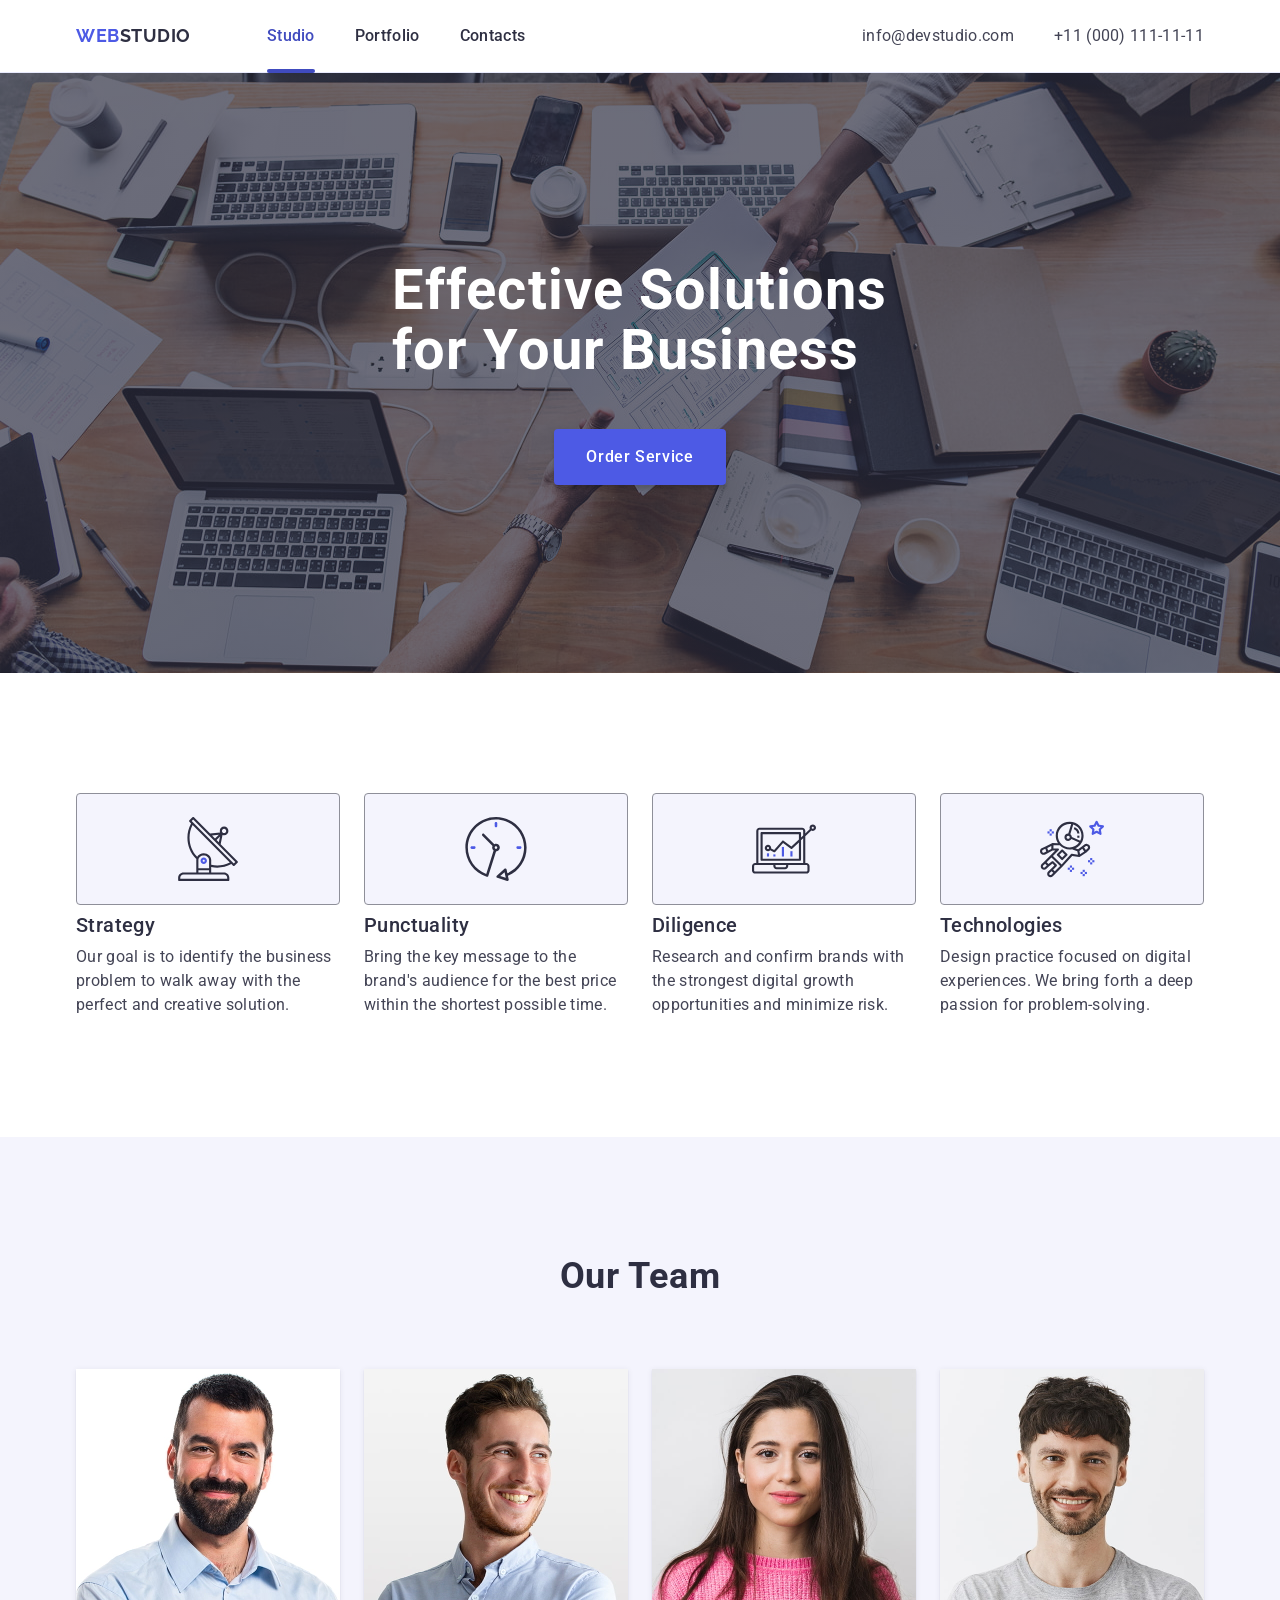
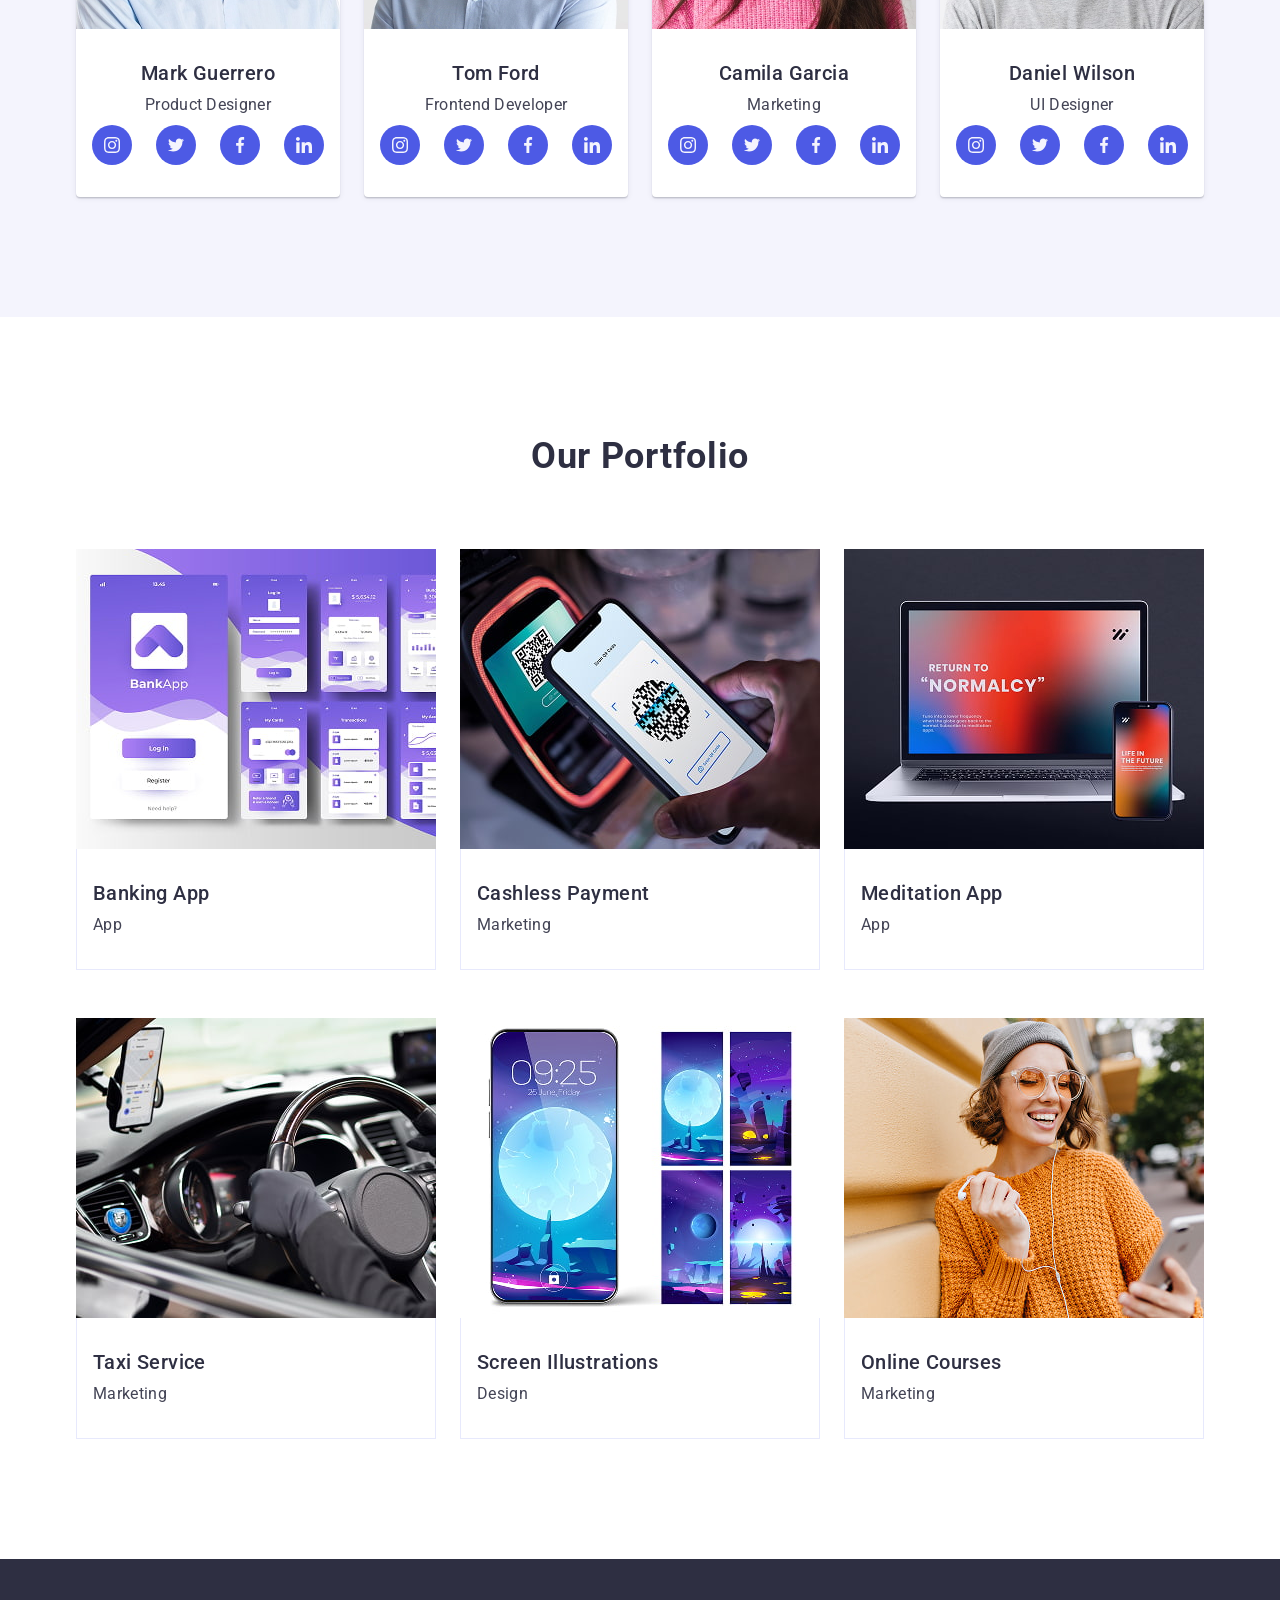
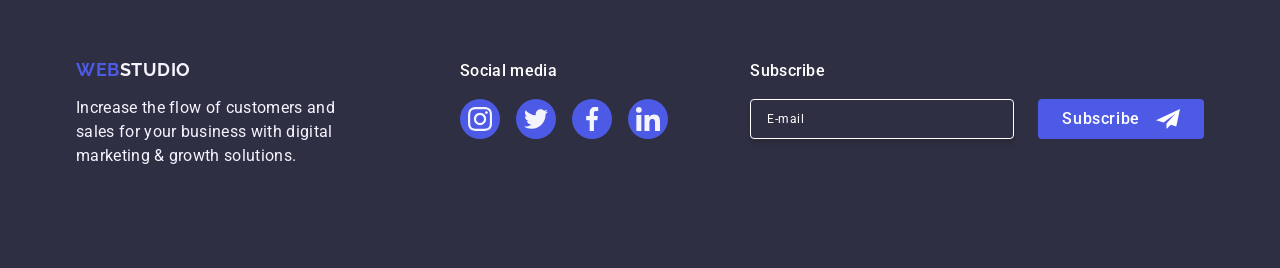
==== commit 5c471809: "markup modal window, styles, js. hw5" ====
--- a/index.html
+++ b/index.html
@@ -70,7 +70,9 @@
       <section class="section-hero">
         <div class="container">
           <h1 class="hero-title">Effective Solutions for Your Business</h1>
-          <button class="hero-btn" type="button">Order Service</button>
+          <button class="hero-btn" type="button" data-modal-open>
+            Order Service
+          </button>
         </div>
       </section>
 
@@ -505,7 +507,159 @@
             </li>
           </ul>
         </div>
+
+        <!-- Footer Form Subscribe -->
+        <div class="footer-subscribe-block">
+          <p class="footer-subscribe-title">Subscribe</p>
+          <form class="footer-subscribe-form">
+            <label class="subscribe-user-email-label">
+              <input
+                type="email"
+                name="user-email"
+                id="subscribe_user_email"
+                class="footer-subscribe-email"
+                placeholder="E-mail"
+                spellcheck="false"
+              />
+            </label>
+            <button class="footer-subscribe-btn" type="submit">
+              Subscribe
+              <svg class="footer-send-icon" width="24" height="24">
+                <use href="./images/icons.svg#icon-send"></use>
+              </svg>
+            </button>
+          </form>
+        </div>
       </div>
     </footer>
+
+    <!-- Modal Window -->
+    <div class="modal-overlay" data-modal>
+      <div class="modal">
+        <button
+          class="modal-close-btn"
+          type="button"
+          data-modal-close
+          aria-label="Close modal"
+        >
+          <svg class="modal-close-icon" width="8" height="8">
+            <use href="./images/icons.svg#icon-close"></use>
+          </svg>
+        </button>
+        <p class="modal-title">Leave your contacts and we will call you back</p>
+
+        <form class="modal-form" name="modal-contact-form">
+          <!-- Name -->
+          <div class="modal-field">
+            <label class="modal-label" for="user-name">Name</label>
+
+            <div class="modal-input-wrap">
+              <input
+                class="modal-input"
+                type="text"
+                id="user-name"
+                name="user_name"
+                placeholder=" "
+                required
+              />
+              <svg
+                class="modal-input-icon"
+                width="18"
+                height="18"
+                aria-hidden="true"
+              >
+                <use href="./images/icons.svg#icon-person"></use>
+              </svg>
+            </div>
+          </div>
+
+          <!-- Phone -->
+          <div class="modal-field">
+            <label class="modal-label" for="user-phone">Phone</label>
+
+            <div class="modal-input-wrap">
+              <input
+                class="modal-input"
+                type="tel"
+                id="user-phone"
+                name="user_phone"
+                placeholder=" "
+                required
+              />
+              <svg
+                class="modal-input-icon"
+                width="18"
+                height="24"
+                aria-hidden="true"
+              >
+                <use href="./images/icons.svg#icon-phone"></use>
+              </svg>
+            </div>
+          </div>
+
+          <!-- Email -->
+          <div class="modal-field">
+            <label class="modal-label" for="user-email">Email</label>
+
+            <div class="modal-input-wrap">
+              <input
+                class="modal-input"
+                type="email"
+                id="user-email"
+                name="user_email"
+                placeholder=" "
+                required
+              />
+              <svg
+                class="modal-input-icon"
+                width="18"
+                height="24"
+                aria-hidden="true"
+              >
+                <use href="./images/icons.svg#icon-email"></use>
+              </svg>
+            </div>
+          </div>
+
+          <!-- Comment -->
+          <div class="modal-field modal-field-comment">
+            <label class="modal-label" for="user-comment">Comment</label>
+            <textarea
+              class="modal-textarea"
+              id="user-comment"
+              name="user_comment"
+              placeholder="Text input"
+            ></textarea>
+          </div>
+
+          <!-- Checkbox -->
+          <div class="modal-field">
+            <input
+              class="modal-checkbox visually-hidden"
+              type="checkbox"
+              id="user-privacy"
+              name="user_privacy"
+              value="true"
+              required
+            />
+
+            <label class="modal-privacy-label" for="user-privacy">
+              <span class="modal-privacy-box" aria-hidden="true">
+                <svg class="modal-privacy-icon" width="10" height="8">
+                  <use href="./images/icons.svg#icon-check"></use>
+                </svg>
+              </span>
+
+              I accept the terms and conditions of the
+              <a class="modal-privacy-link" href="">Privacy Policy</a>
+            </label>
+          </div>
+
+          <button class="modal-submit-btn" type="submit">Send</button>
+        </form>
+      </div>
+    </div>
+
+    <script src="./js/modal.js"></script>
   </body>
 </html>
--- a/css/styles.css
+++ b/css/styles.css
@@ -11,6 +11,7 @@
   --bg-color-section: #f4f4fd;
   --color-on-dark: #ffffff;
   --color-footer-text: #f4f4fd;
+  --bg-color-modal: #fcfcfc;
 
   --section-padding-block: 120px;
 }
@@ -49,6 +50,7 @@
 img {
   display: block;
   max-width: 100%;
+  object-fit: cover;
 }
 
 /* ==============  / RESET STYLES =========== */
@@ -63,6 +65,7 @@
 }
 
 .container {
+  width: 1158px;
   max-width: 1158px;
   padding-left: 15px;
   padding-right: 15px;
@@ -479,4 +482,355 @@
   background-color: var(--accent-color-hover-secondary);
 }
 
+.footer-subscribe-block {
+  margin-left: auto;
+}
+
+.footer-subscribe-title {
+  font-weight: 500;
+  color: var(--color-on-dark);
+  letter-spacing: 0.02em;
+  margin-bottom: 16px;
+}
+
+.footer-subscribe-form {
+  display: flex;
+  gap: 24px;
+}
+
+.footer-subscribe-email {
+  color: var(--color-on-dark);
+  border: 1px solid var(--color-on-dark);
+  border-radius: 4px;
+  width: 264px;
+  height: 40px;
+  background-color: transparent;
+  padding: 8px 16px;
+  outline: none;
+
+  font-size: 12px;
+  line-height: 2;
+  letter-spacing: 0.04em;
+
+  box-shadow: 0 4px 4px 0 rgb(0 0 0 / 0.15);
+
+  transition: border 250ms cubic-bezier(0.4, 0, 0.2, 1);
+}
+
+.footer-subscribe-email:hover,
+.footer-subscribe-email:focus {
+  border: 1px solid var(--accent-color-hover-secondary);
+}
+
+.footer-subscribe-email::placeholder {
+  font-size: 12px;
+  line-height: 2;
+  letter-spacing: 0.04em;
+  color: var(--color-on-dark);
+}
+
+.footer-subscribe-btn {
+  display: flex;
+  justify-content: center;
+  align-items: center;
+
+  border-radius: 4px;
+  min-width: 165px;
+  height: 40px;
+  background-color: var(--accent-color);
+  color: var(--color-on-dark);
+
+  border: none;
+  padding: 8px 24px;
+
+  font-weight: 500;
+  font-size: 16px;
+  line-height: 1.5;
+  letter-spacing: 0.04em;
+  text-align: center;
+
+  transition: background-color 250ms cubic-bezier(0.4, 0, 0.2, 1);
+}
+
+.footer-subscribe-btn:hover,
+.footer-subscribe-btn:focus {
+  background-color: var(--accent-color-hover-secondary);
+}
+
+.footer-subscribe-btn > .footer-send-icon {
+  margin-left: 16px;
+  fill: var(--color-on-dark);
+}
+
 /* ==============  /PAGE FOOTER STYLES =========== */
+
+/* ==============  MODAL WINDOW STYLES =========== */
+
+.modal-overlay {
+  position: fixed;
+  top: 0;
+  left: 0;
+
+  width: 100%;
+  height: 100%;
+  z-index: 999;
+
+  background-color: rgb(46 47 66 / 0.4);
+
+  opacity: 0;
+  visibility: hidden;
+  pointer-events: none;
+
+  transition:
+    opacity 250ms cubic-bezier(0.4, 0, 0.2, 1),
+    visibility 250ms cubic-bezier(0.4, 0, 0.2, 1);
+}
+
+.modal-overlay.is-open {
+  opacity: 1;
+  visibility: visible;
+  pointer-events: auto;
+}
+
+.modal {
+  position: absolute;
+  top: 50%;
+  left: 50%;
+  transform: translate(-50%, -50%);
+
+  width: 408px;
+  min-height: 584px;
+  border-radius: 4px;
+  padding: 24px;
+
+  box-shadow:
+    0 1px 1px 0 rgba(0, 0, 0, 0.14),
+    0 1px 3px 0 rgba(0, 0, 0, 0.12),
+    0 2px 1px 0 rgba(0, 0, 0, 0.2);
+  background-color: var(--bg-color-modal);
+
+  display: flex;
+  flex-direction: column;
+  gap: 16px;
+
+  transition: transform 250ms cubic-bezier(0.4, 0, 0.2, 1);
+}
+
+.modal-overlay:not(.is-open) .modal {
+  transform: translate(-50%, -100%);
+}
+
+/* Modal button close STYLE*/
+.modal-close-btn {
+  position: absolute;
+  top: 24px;
+  right: 24px;
+
+  width: 24px;
+  height: 24px;
+  border-radius: 50%;
+  border: 1px solid rgba(0, 0, 0, 0.1);
+  background-color: #e7e9fc;
+
+  display: flex;
+  align-items: center;
+  justify-content: center;
+
+  padding: 0;
+  line-height: 0;
+
+  transition:
+    background-color 250ms cubic-bezier(0.4, 0, 0.2, 1),
+    border 250ms cubic-bezier(0.4, 0, 0.2, 1);
+}
+
+.modal-close-icon {
+  fill: var(--secondary-color);
+  display: block;
+  transition: fill 250ms cubic-bezier(0.4, 0, 0.2, 1);
+}
+
+.modal-close-btn:hover,
+.modal-close-btn:focus {
+  background-color: var(--accent-color-hover);
+  border: 1px solid var(--accent-color-hover);
+}
+
+.modal-close-btn:hover .modal-close-icon,
+.modal-close-btn:focus .modal-close-icon {
+  fill: var(--color-on-dark);
+}
+
+.modal-title {
+  font-weight: 500;
+  line-height: 1.5;
+  letter-spacing: 0.02em;
+  text-align: center;
+  color: var(--secondary-color);
+
+  padding-top: 48px;
+}
+
+/*   ==============FORM  STYLES =======================================================*/
+.modal-form {
+  display: flex;
+  flex-direction: column;
+}
+
+.modal-field {
+  margin-bottom: 8px;
+}
+
+.modal-field-comment {
+  margin-bottom: 16px;
+}
+
+.modal-form .modal-label {
+  /* display: block; */
+  margin-bottom: 4px;
+
+  font-size: 12px;
+  line-height: 1.17;
+  letter-spacing: 0.04em;
+  color: #8e8f99;
+}
+
+.modal-input-wrap {
+  position: relative;
+}
+
+.modal-form .modal-input {
+  border: none;
+  width: 100%;
+  height: 40px;
+  padding-left: 38px;
+  padding-right: 16px;
+
+  border: 1px solid rgba(46, 47, 66, 0.4);
+  border-radius: 4px;
+
+  outline: transparent;
+  background-color: transparent;
+
+  transition: border-color 250ms cubic-bezier(0.4, 0, 0.2, 1);
+}
+
+.modal-form .modal-input-icon {
+  position: absolute;
+  top: 50%;
+  left: 16px;
+
+  transform: translateY(-50%);
+
+  fill: var(--secondary-color);
+
+  transition: fill 250ms cubic-bezier(0.4, 0, 0.2, 1);
+}
+
+/* фокус інпуту: рамка + іконка */
+.modal-input:focus {
+  border-color: var(--accent-color);
+}
+
+.modal-input:focus + .modal-input-icon {
+  fill: var(--accent-color);
+}
+
+.modal-textarea {
+  width: 100%;
+  height: 120px;
+  padding: 8px 16px;
+
+  border: 1px solid rgba(46, 47, 66, 0.4);
+  border-radius: 4px;
+
+  outline: transparent;
+  resize: none;
+  background-color: transparent;
+
+  font-size: 12px;
+  line-height: 1.17;
+  letter-spacing: 0.04em;
+
+  transition: border-color 250ms cubic-bezier(0.4, 0, 0.2, 1);
+}
+
+.modal-textarea::placeholder {
+  font-size: 12px;
+  line-height: 1.17;
+  letter-spacing: 0.04em;
+  color: rgba(46, 47, 66, 0.4);
+}
+
+.modal-textarea:focus {
+  border-color: var(--accent-color);
+}
+
+/* checkbox */
+.modal-privacy-label {
+  display: flex;
+  align-items: center;
+  gap: 8px;
+
+  font-size: 12px;
+  line-height: 1.17;
+  letter-spacing: 0.04em;
+  color: #8e8f99;
+}
+
+.modal-privacy-box {
+  display: inline-flex;
+  align-items: center;
+  justify-content: center;
+
+  width: 16px;
+  height: 16px;
+  border: 1px solid rgba(46, 47, 66, 0.4);
+  border-radius: 2px;
+
+  fill: transparent;
+  background-color: transparent;
+
+  transition:
+    background-color 250ms cubic-bezier(0.4, 0, 0.2, 1),
+    border-color 250ms cubic-bezier(0.4, 0, 0.2, 1),
+    fill 250ms cubic-bezier(0.4, 0, 0.2, 1);
+}
+
+.modal-checkbox:checked + .modal-privacy-label .modal-privacy-box {
+  background-color: var(--accent-color);
+  border-color: var(--accent-color);
+  fill: var(--color-footer-text);
+}
+
+.modal-privacy-link {
+  color: var(--accent-color);
+  text-decoration: underline;
+}
+
+/* submit */
+.modal-submit-btn {
+  margin: 24px auto 0;
+  min-width: 169px;
+  height: 56px;
+
+  border: none;
+  border-radius: 4px;
+
+  font-weight: 500;
+  color: #ffffff;
+  letter-spacing: 0.04em;
+  background-color: var(--accent-color);
+  box-shadow: 0px 4px 4px rgba(0, 0, 0, 0.15);
+
+  transition:
+    background-color 250ms cubic-bezier(0.4, 0, 0.2, 1),
+    box-shadow 250ms cubic-bezier(0.4, 0, 0.2, 1);
+}
+
+.modal-submit-btn:hover,
+.modal-submit-btn:focus {
+  background-color: var(--accent-color-hover);
+}
+
+/* ==============  /MODAL WINDOW STYLES =========== */
